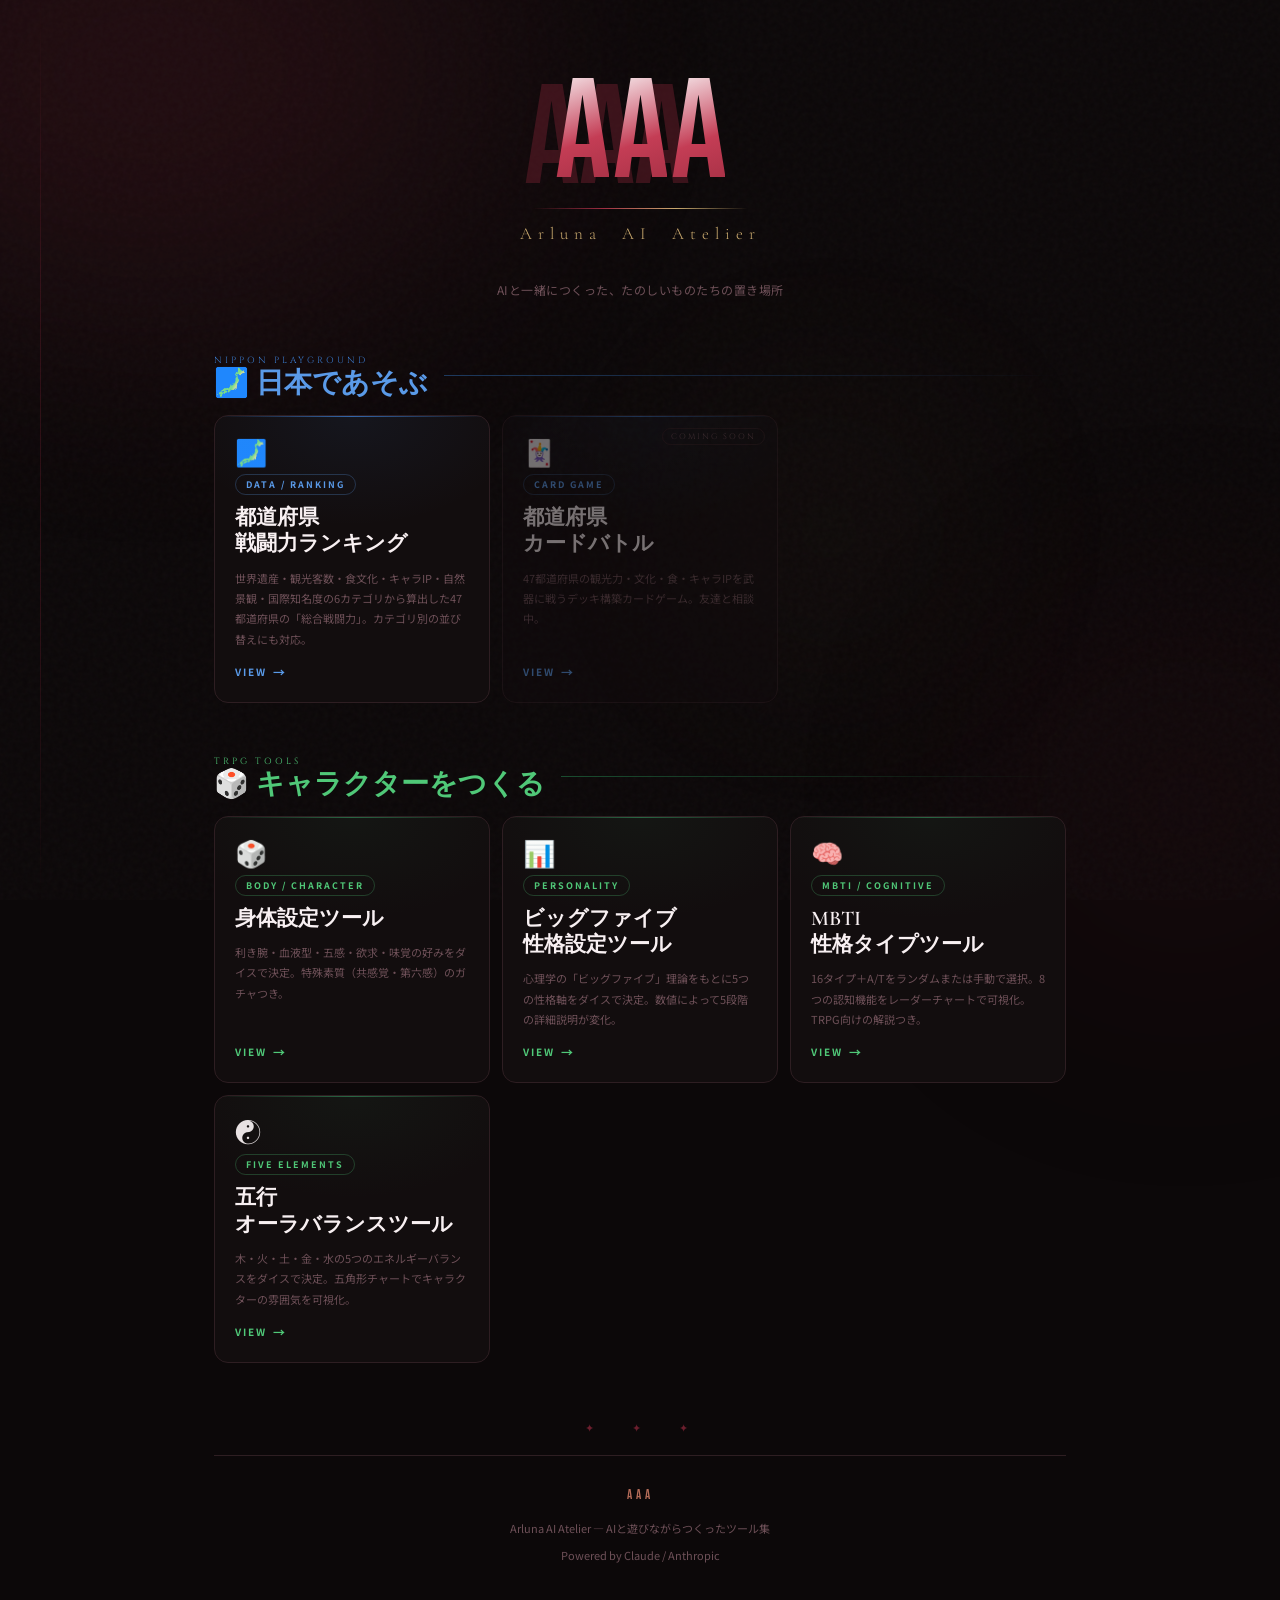
==== index.html @ d6fcad20 "Add files via upload" ====
<!DOCTYPE html>
<html lang="ja">
<head>
<meta charset="UTF-8">
<meta name="viewport" content="width=device-width, initial-scale=1.0">
<title>Arluna AI Atelier</title>
<link rel="preconnect" href="https://fonts.googleapis.com">
<link href="https://fonts.googleapis.com/css2?family=Cormorant+Garamond:ital,wght@0,300;0,600;1,300&family=Noto+Sans+JP:wght@300;400;700&family=Bebas+Neue&family=Cinzel:wght@400;600&display=swap" rel="stylesheet">
<style>
:root{
  --bg:#0c0809;--bg2:#120d0e;--bg3:#1c1314;
  --red:#9F2E42;--red2:#c43d55;--red3:#6b1e2d;
  --gold:#c9a96e;--gold2:#e8d5a3;
  --dim:#2e1e22;--muted:#6e5058;
  --text:#ece4e6;--light:#f8f0f2;
  --blue:#3a7acc;--blue2:#5a9ae8;--blue3:#1e3a5f;
  --green:#2d7a4f;--green2:#50c878;--green3:#1a4d30;
}
*{box-sizing:border-box;margin:0;padding:0}
html{scroll-behavior:smooth}
body{background:var(--bg);color:var(--text);font-family:'Noto Sans JP',sans-serif;min-height:100vh;overflow-x:hidden}

body::before{content:'';position:fixed;inset:0;background-image:url("data:image/svg+xml,%3Csvg viewBox='0 0 200 200' xmlns='http://www.w3.org/2000/svg'%3E%3Cfilter id='n'%3E%3CfeTurbulence type='fractalNoise' baseFrequency='0.9' numOctaves='4' stitchTiles='stitch'/%3E%3C/filter%3E%3Crect width='100%25' height='100%25' filter='url(%23n)' opacity='1'/%3E%3C/svg%3E");opacity:.03;pointer-events:none;z-index:0}

.blob{position:fixed;border-radius:50%;filter:blur(130px);opacity:.15;pointer-events:none;z-index:0;animation:blobDrift 20s ease-in-out infinite alternate}
.blob1{width:700px;height:500px;background:#9F2E42;top:-180px;left:-200px;animation-duration:22s}
.blob2{width:350px;height:350px;background:#5a1020;bottom:-80px;right:-80px;animation-duration:28s;animation-delay:-10s}
.blob3{width:250px;height:250px;background:#c9a96e;top:45%;left:55%;opacity:.06;animation-duration:16s;animation-delay:-5s}
@keyframes blobDrift{from{transform:translate(0,0) scale(1)}to{transform:translate(35px,25px) scale(1.06)}}

.v-line{position:fixed;left:40px;top:0;bottom:0;width:1px;background:linear-gradient(to bottom,transparent,var(--red3) 30%,var(--red3) 70%,transparent);opacity:.35;z-index:0}
@media(max-width:600px){.v-line{display:none}}

.page{position:relative;z-index:1;max-width:900px;margin:0 auto;padding:0 24px 100px}

/* ── Header ── */
header{padding:72px 0 52px;text-align:center}
.aaa-logo{display:inline-block;position:relative;margin-bottom:22px}
.aaa-letters{font-family:'Bebas Neue',sans-serif;font-size:clamp(80px,15vw,140px);line-height:.9;letter-spacing:-2px;display:flex;justify-content:center;position:relative}
.aaa-letters::before{content:'AAA';position:absolute;top:6px;left:4px;color:var(--red3);opacity:.5;letter-spacing:-2px;z-index:0;font-family:'Bebas Neue',sans-serif;font-size:clamp(80px,15vw,140px);line-height:.9}
.aaa-letters span{position:relative;z-index:1;display:inline-block;background:linear-gradient(160deg,var(--light) 0%,var(--red2) 55%,var(--red) 100%);-webkit-background-clip:text;-webkit-text-fill-color:transparent;background-clip:text;animation:letterIn .9s cubic-bezier(.16,1,.3,1) both}
.aaa-letters span:nth-child(1){animation-delay:.06s}
.aaa-letters span:nth-child(2){animation-delay:.18s;margin:0 4px}
.aaa-letters span:nth-child(3){animation-delay:.30s}
@keyframes letterIn{from{opacity:0;transform:translateY(28px) skewX(-10deg)}to{opacity:1;transform:translateY(0) skewX(0)}}
.aaa-underline{height:1px;background:linear-gradient(90deg,transparent,var(--red),var(--gold),transparent);margin:10px auto 14px;width:0;animation:lineExpand 1s .55s cubic-bezier(.16,1,.3,1) forwards}
@keyframes lineExpand{to{width:90%}}
.aaa-full{font-family:'Cormorant Garamond',serif;font-size:clamp(12px,2.2vw,17px);font-weight:300;letter-spacing:6px;color:var(--gold);opacity:0;animation:fadeUp .7s .75s ease forwards}
.header-sub{font-size:12px;color:var(--muted);letter-spacing:.5px;margin-top:12px;line-height:2;opacity:0;animation:fadeUp .7s .95s ease forwards}
@keyframes fadeUp{from{opacity:0;transform:translateY(10px)}to{opacity:1;transform:translateY(0)}}

/* ── Category section ── */
.cat-section{margin-bottom:52px;opacity:0;animation:fadeUp .7s ease forwards}
.cat-section:nth-child(1){animation-delay:1.1s}
.cat-section:nth-child(2){animation-delay:1.25s}

.cat-header{display:flex;align-items:center;gap:16px;margin-bottom:18px}
.cat-header::after{content:'';flex:1;height:1px}
.cat-header.blue::after{background:linear-gradient(90deg,var(--blue3),transparent)}
.cat-header.green::after{background:linear-gradient(90deg,var(--green3),transparent)}
.cat-title-wrap{display:flex;flex-direction:column;gap:3px;flex-shrink:0}
.cat-eyebrow{font-family:'Cinzel',serif;font-size:9px;letter-spacing:3px;text-transform:uppercase}
.cat-header.blue .cat-eyebrow{color:var(--blue)}
.cat-header.green .cat-eyebrow{color:var(--green2)}
.cat-name{font-family:'Cormorant Garamond',serif;font-size:clamp(20px,3.5vw,28px);font-weight:600;line-height:1}
.cat-header.blue .cat-name{color:var(--blue2)}
.cat-header.green .cat-name{color:var(--green2)}

/* ── Cards grid ── */
.cards{display:grid;grid-template-columns:repeat(auto-fill,minmax(240px,1fr));gap:12px}

.card{position:relative;border:1px solid var(--dim);border-radius:14px;padding:22px 20px;background:var(--bg2);text-decoration:none;color:inherit;overflow:hidden;display:flex;flex-direction:column;gap:10px;transition:transform .28s cubic-bezier(.16,1,.3,1),border-color .25s,box-shadow .25s}
.card::before{content:'';position:absolute;inset:0;background:radial-gradient(ellipse 90% 55% at 50% 0%,var(--card-glow,transparent),transparent 70%);pointer-events:none}
.card::after{content:'';position:absolute;top:0;left:0;right:0;height:1px;background:linear-gradient(90deg,transparent,var(--card-line,transparent),transparent);opacity:.8}
.card:hover{transform:translateY(-6px);border-color:var(--card-accent,var(--dim));box-shadow:0 20px 50px rgba(0,0,0,.5),0 0 0 1px var(--card-accent,transparent)22}

/* 青系カード */
.card.blue{--card-glow:#3a7acc15;--card-line:#3a7acc;--card-accent:#5a9ae8}
.card.blue:hover{border-color:var(--blue2)}

/* 緑系カード */
.card.green{--card-glow:#2d7a4f15;--card-line:#2d7a4f;--card-accent:#50c878}
.card.green:hover{border-color:var(--green2)}

.card-icon{font-size:26px;line-height:1}
.card-tag{display:inline-flex;align-items:center;gap:5px;font-size:9px;letter-spacing:2px;text-transform:uppercase;font-weight:700;padding:3px 10px;border-radius:20px;width:fit-content;border:1px solid currentColor}
.card-title{font-family:'Cormorant Garamond',serif;font-size:clamp(17px,2.5vw,21px);font-weight:600;line-height:1.25;color:var(--light)}
.card-desc{font-size:11px;color:var(--muted);line-height:1.85;flex:1}
.card-arrow{display:flex;align-items:center;gap:6px;font-size:10px;font-weight:700;letter-spacing:2px;margin-top:4px;transition:gap .2s}
.card:hover .card-arrow{gap:10px}
.card-arrow::after{content:'→';font-size:12px}
.card.blue .card-arrow{color:var(--blue2)}
.card.green .card-arrow{color:var(--green2)}

/* Coming soon */
.card.soon{cursor:default;pointer-events:none;opacity:.45}
.card.soon:hover{transform:none;border-color:var(--dim);box-shadow:none}
.soon-badge{position:absolute;top:12px;right:12px;font-size:8px;letter-spacing:2px;color:var(--muted);border:1px solid var(--dim);padding:2px 8px;border-radius:20px;text-transform:uppercase;font-family:'Cinzel',serif}

/* ── Ornament & Footer ── */
.ornament{text-align:center;margin:56px 0 0;color:var(--red3);font-size:11px;letter-spacing:8px;opacity:0;animation:fadeUp .6s 1.9s ease forwards}
footer{margin-top:20px;padding-top:24px;border-top:1px solid var(--dim);text-align:center;font-size:11px;color:var(--muted);line-height:2.4;opacity:0;animation:fadeUp .6s 2s ease forwards}
footer .aaa-mini{font-family:'Bebas Neue',sans-serif;letter-spacing:4px;font-size:13px;background:linear-gradient(90deg,var(--red),var(--gold));-webkit-background-clip:text;-webkit-text-fill-color:transparent;background-clip:text;display:block;margin-bottom:4px}
</style>
</head>
<body>
<div class="blob blob1"></div>
<div class="blob blob2"></div>
<div class="blob blob3"></div>
<div class="v-line"></div>

<div class="page">
  <header>
    <div class="aaa-logo">
      <div class="aaa-letters"><span>A</span><span>A</span><span>A</span></div>
      <div class="aaa-underline"></div>
      <div class="aaa-full">Arluna &nbsp;AI &nbsp;Atelier</div>
    </div>
    <p class="header-sub">AIと一緒につくった、たのしいものたちの置き場所</p>
  </header>

  <!-- Nippon Playground -->
  <div class="cat-section">
    <div class="cat-header blue">
      <div class="cat-title-wrap">
        <span class="cat-eyebrow">Nippon Playground</span>
        <span class="cat-name">🗾 日本であそぶ</span>
      </div>
    </div>
    <div class="cards">
      <a class="card blue" href="都道府県戦闘力ランキング.html">
        <div class="card-icon">🗾</div>
        <div class="card-tag" style="color:var(--blue2);border-color:#5a9ae844">Data / Ranking</div>
        <div class="card-title">都道府県<br>戦闘力ランキング</div>
        <div class="card-desc">世界遺産・観光客数・食文化・キャラIP・自然景観・国際知名度の6カテゴリから算出した47都道府県の「総合戦闘力」。カテゴリ別の並び替えにも対応。</div>
        <div class="card-arrow">VIEW</div>
      </a>
      <div class="card blue soon">
        <div class="soon-badge">Coming Soon</div>
        <div class="card-icon">🃏</div>
        <div class="card-tag" style="color:var(--blue2);border-color:#5a9ae844">Card Game</div>
        <div class="card-title">都道府県<br>カードバトル</div>
        <div class="card-desc">47都道府県の観光力・文化・食・キャラIPを武器に戦うデッキ構築カードゲーム。友達と相談中。</div>
        <div class="card-arrow">VIEW</div>
      </div>
    </div>
  </div>

  <!-- TRPG Tools -->
  <div class="cat-section">
    <div class="cat-header green">
      <div class="cat-title-wrap">
        <span class="cat-eyebrow">TRPG Tools</span>
        <span class="cat-name">🎲 キャラクターをつくる</span>
      </div>
    </div>
    <div class="cards">
      <a class="card green" href="身体設定ツール.html">
        <div class="card-icon">🎲</div>
        <div class="card-tag" style="color:var(--green2);border-color:#50c87844">Body / Character</div>
        <div class="card-title">身体設定ツール</div>
        <div class="card-desc">利き腕・血液型・五感・欲求・味覚の好みをダイスで決定。特殊素質（共感覚・第六感）のガチャつき。</div>
        <div class="card-arrow">VIEW</div>
      </a>
      <a class="card green" href="ビッグファイブツール.html">
        <div class="card-icon">📊</div>
        <div class="card-tag" style="color:var(--green2);border-color:#50c87844">Personality</div>
        <div class="card-title">ビッグファイブ<br>性格設定ツール</div>
        <div class="card-desc">心理学の「ビッグファイブ」理論をもとに5つの性格軸をダイスで決定。数値によって5段階の詳細説明が変化。</div>
        <div class="card-arrow">VIEW</div>
      </a>
      <a class="card green" href="MBTIツール.html">
        <div class="card-icon">🧠</div>
        <div class="card-tag" style="color:var(--green2);border-color:#50c87844">MBTI / Cognitive</div>
        <div class="card-title">MBTI<br>性格タイプツール</div>
        <div class="card-desc">16タイプ＋A/Tをランダムまたは手動で選択。8つの認知機能をレーダーチャートで可視化。TRPG向けの解説つき。</div>
        <div class="card-arrow">VIEW</div>
      </a>
      <a class="card green" href="五行ツール.html">
        <div class="card-icon">☯️</div>
        <div class="card-tag" style="color:var(--green2);border-color:#50c87844">Five Elements</div>
        <div class="card-title">五行<br>オーラバランスツール</div>
        <div class="card-desc">木・火・土・金・水の5つのエネルギーバランスをダイスで決定。五角形チャートでキャラクターの雰囲気を可視化。</div>
        <div class="card-arrow">VIEW</div>
      </a>
    </div>
  </div>

  <div class="ornament">✦ &nbsp; ✦ &nbsp; ✦</div>
  <footer>
    <span class="aaa-mini">AAA</span>
    Arluna AI Atelier — AIと遊びながらつくったツール集<br>
    Powered by Claude / Anthropic
  </footer>
</div>
</body>
</html>
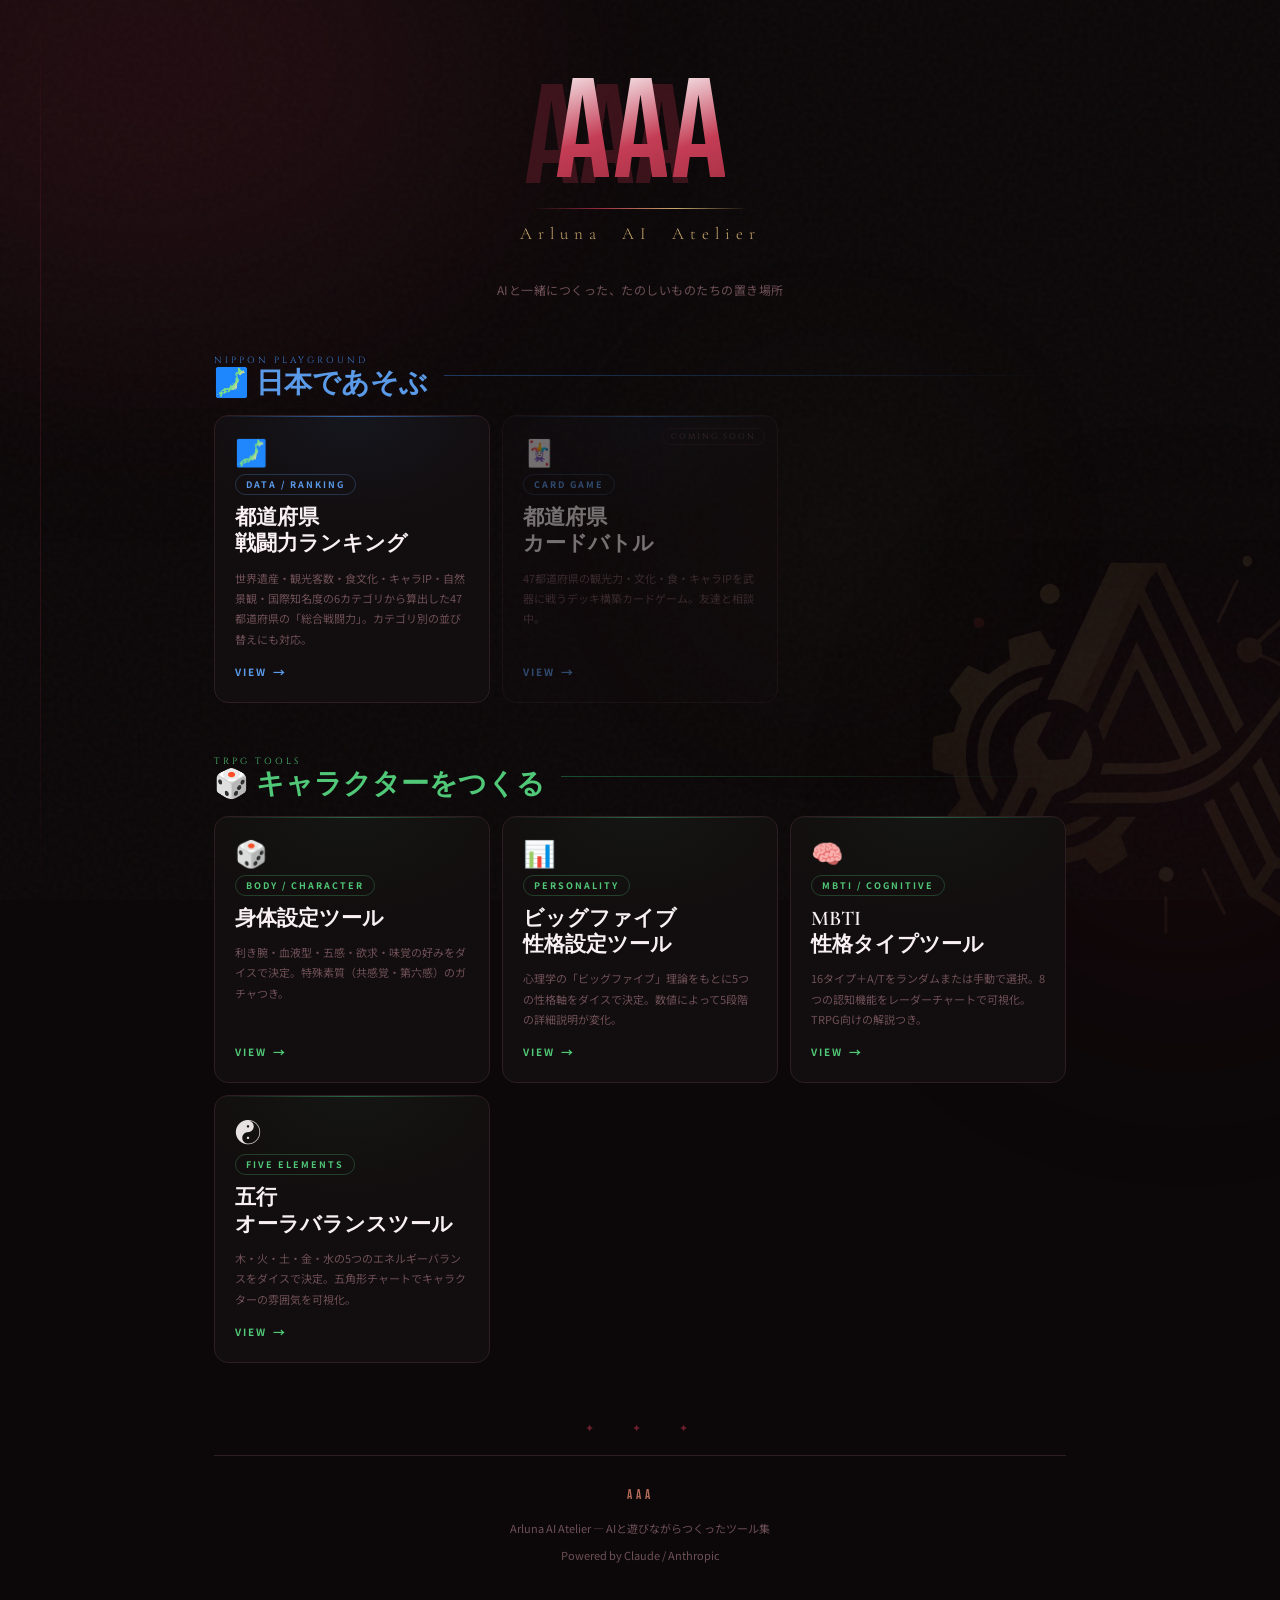
==== commit 31d3f91c: "Add files via upload" ====
--- a/index.html
+++ b/index.html
@@ -101,9 +101,13 @@
 .ornament{text-align:center;margin:56px 0 0;color:var(--red3);font-size:11px;letter-spacing:8px;opacity:0;animation:fadeUp .6s 1.9s ease forwards}
 footer{margin-top:20px;padding-top:24px;border-top:1px solid var(--dim);text-align:center;font-size:11px;color:var(--muted);line-height:2.4;opacity:0;animation:fadeUp .6s 2s ease forwards}
 footer .aaa-mini{font-family:'Bebas Neue',sans-serif;letter-spacing:4px;font-size:13px;background:linear-gradient(90deg,var(--red),var(--gold));-webkit-background-clip:text;-webkit-text-fill-color:transparent;background-clip:text;display:block;margin-bottom:4px}
+
+/* ── Watermark logo ── */
+.watermark{position:fixed;bottom:-60px;right:-60px;width:420px;height:420px;background-image:url('[data-uri]');background-size:contain;background-repeat:no-repeat;background-position:center;opacity:.08;pointer-events:none;z-index:0}
 </style>
 </head>
 <body>
+<div class="watermark"></div>
 <div class="blob blob1"></div>
 <div class="blob blob2"></div>
 <div class="blob blob3"></div>
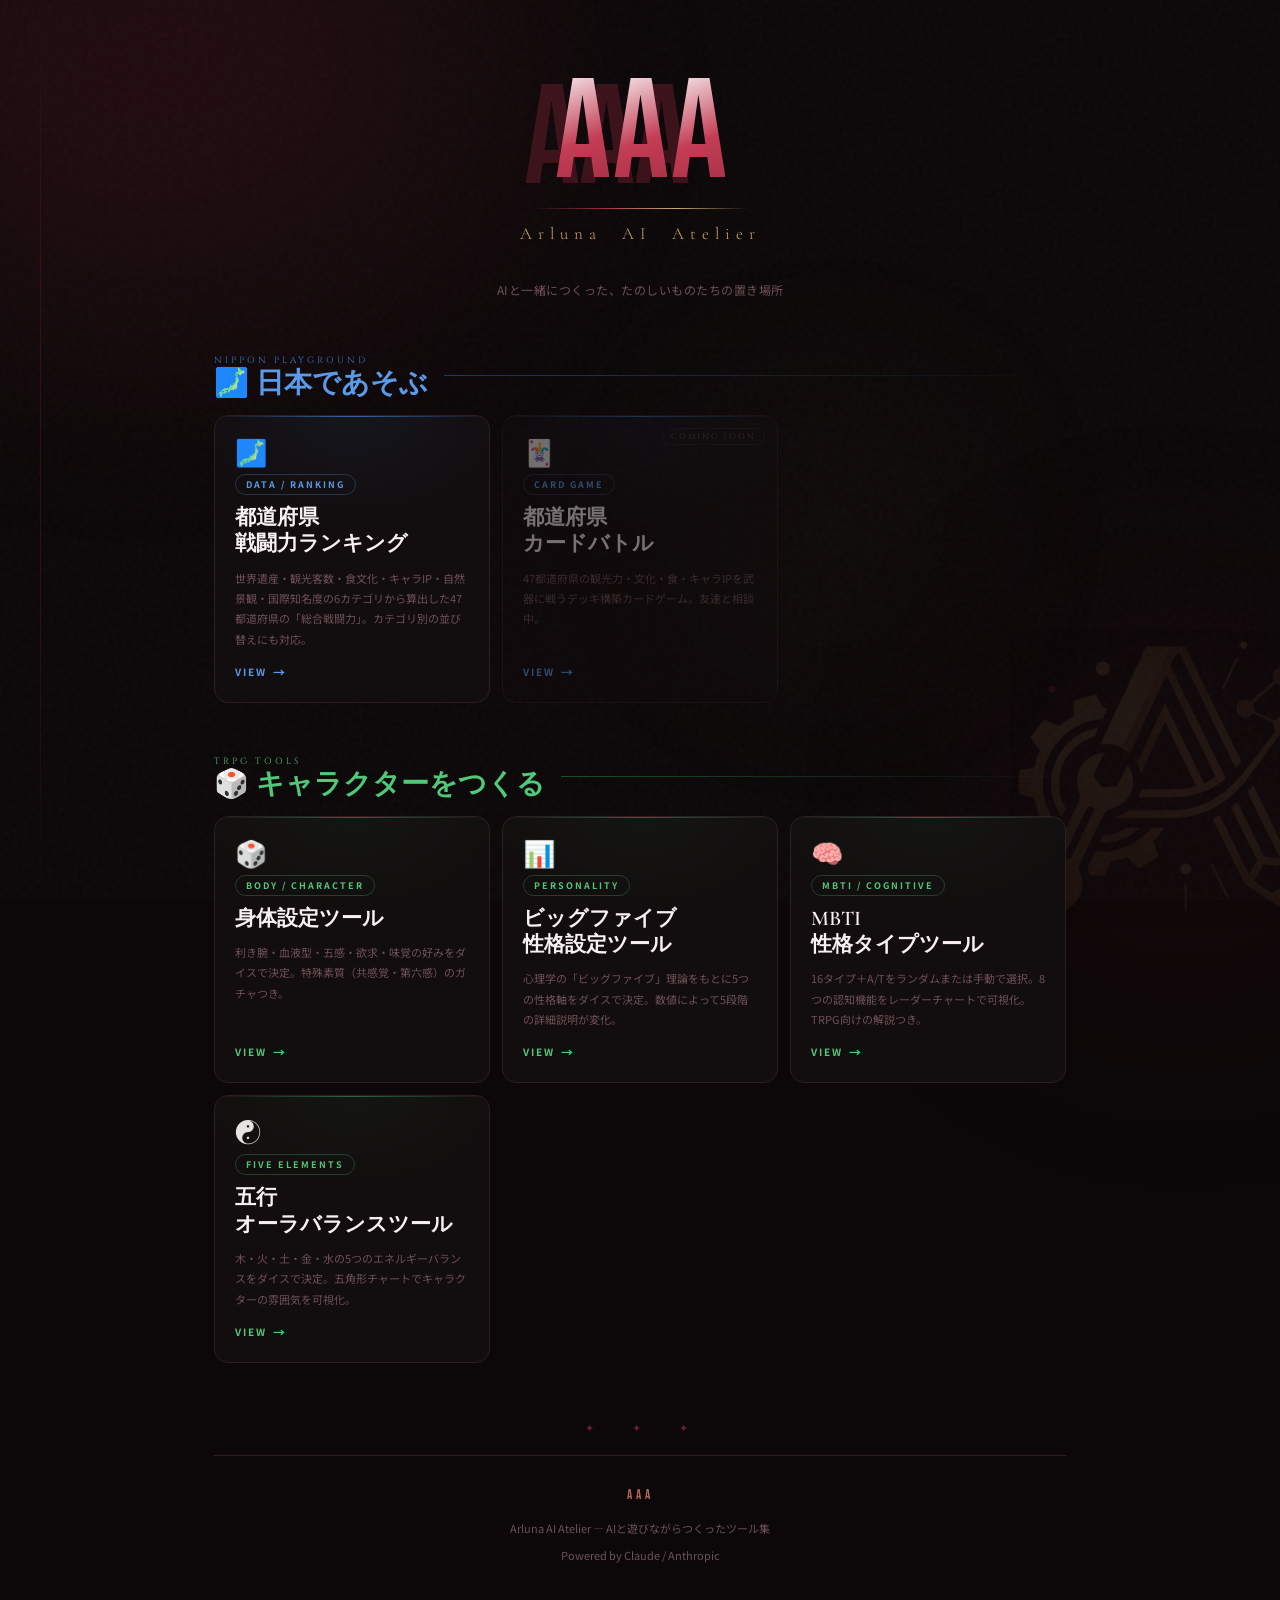
==== commit 4a55bef3: "Add files via upload" ====
--- a/index.html
+++ b/index.html
@@ -29,7 +29,7 @@
 @keyframes blobDrift{from{transform:translate(0,0) scale(1)}to{transform:translate(35px,25px) scale(1.06)}}
 
 .v-line{position:fixed;left:40px;top:0;bottom:0;width:1px;background:linear-gradient(to bottom,transparent,var(--red3) 30%,var(--red3) 70%,transparent);opacity:.35;z-index:0}
-@media(max-width:600px){.v-line{display:none}}
+@media(max-width:600px){.v-line{display:none}.watermark{width:220px;height:220px;bottom:-20px;right:-20px}}
 
 .page{position:relative;z-index:1;max-width:900px;margin:0 auto;padding:0 24px 100px}
 
@@ -103,7 +103,7 @@
 footer .aaa-mini{font-family:'Bebas Neue',sans-serif;letter-spacing:4px;font-size:13px;background:linear-gradient(90deg,var(--red),var(--gold));-webkit-background-clip:text;-webkit-text-fill-color:transparent;background-clip:text;display:block;margin-bottom:4px}
 
 /* ── Watermark logo ── */
-.watermark{position:fixed;bottom:-60px;right:-60px;width:420px;height:420px;background-image:url('[data-uri]');background-size:contain;background-repeat:no-repeat;background-position:center;opacity:.08;pointer-events:none;z-index:0}
+.watermark{position:fixed;bottom:-30px;right:-30px;width:300px;height:300px;background-image:url('[data-uri]');background-size:contain;background-repeat:no-repeat;background-position:center;opacity:.08;pointer-events:none;z-index:0}
 </style>
 </head>
 <body>
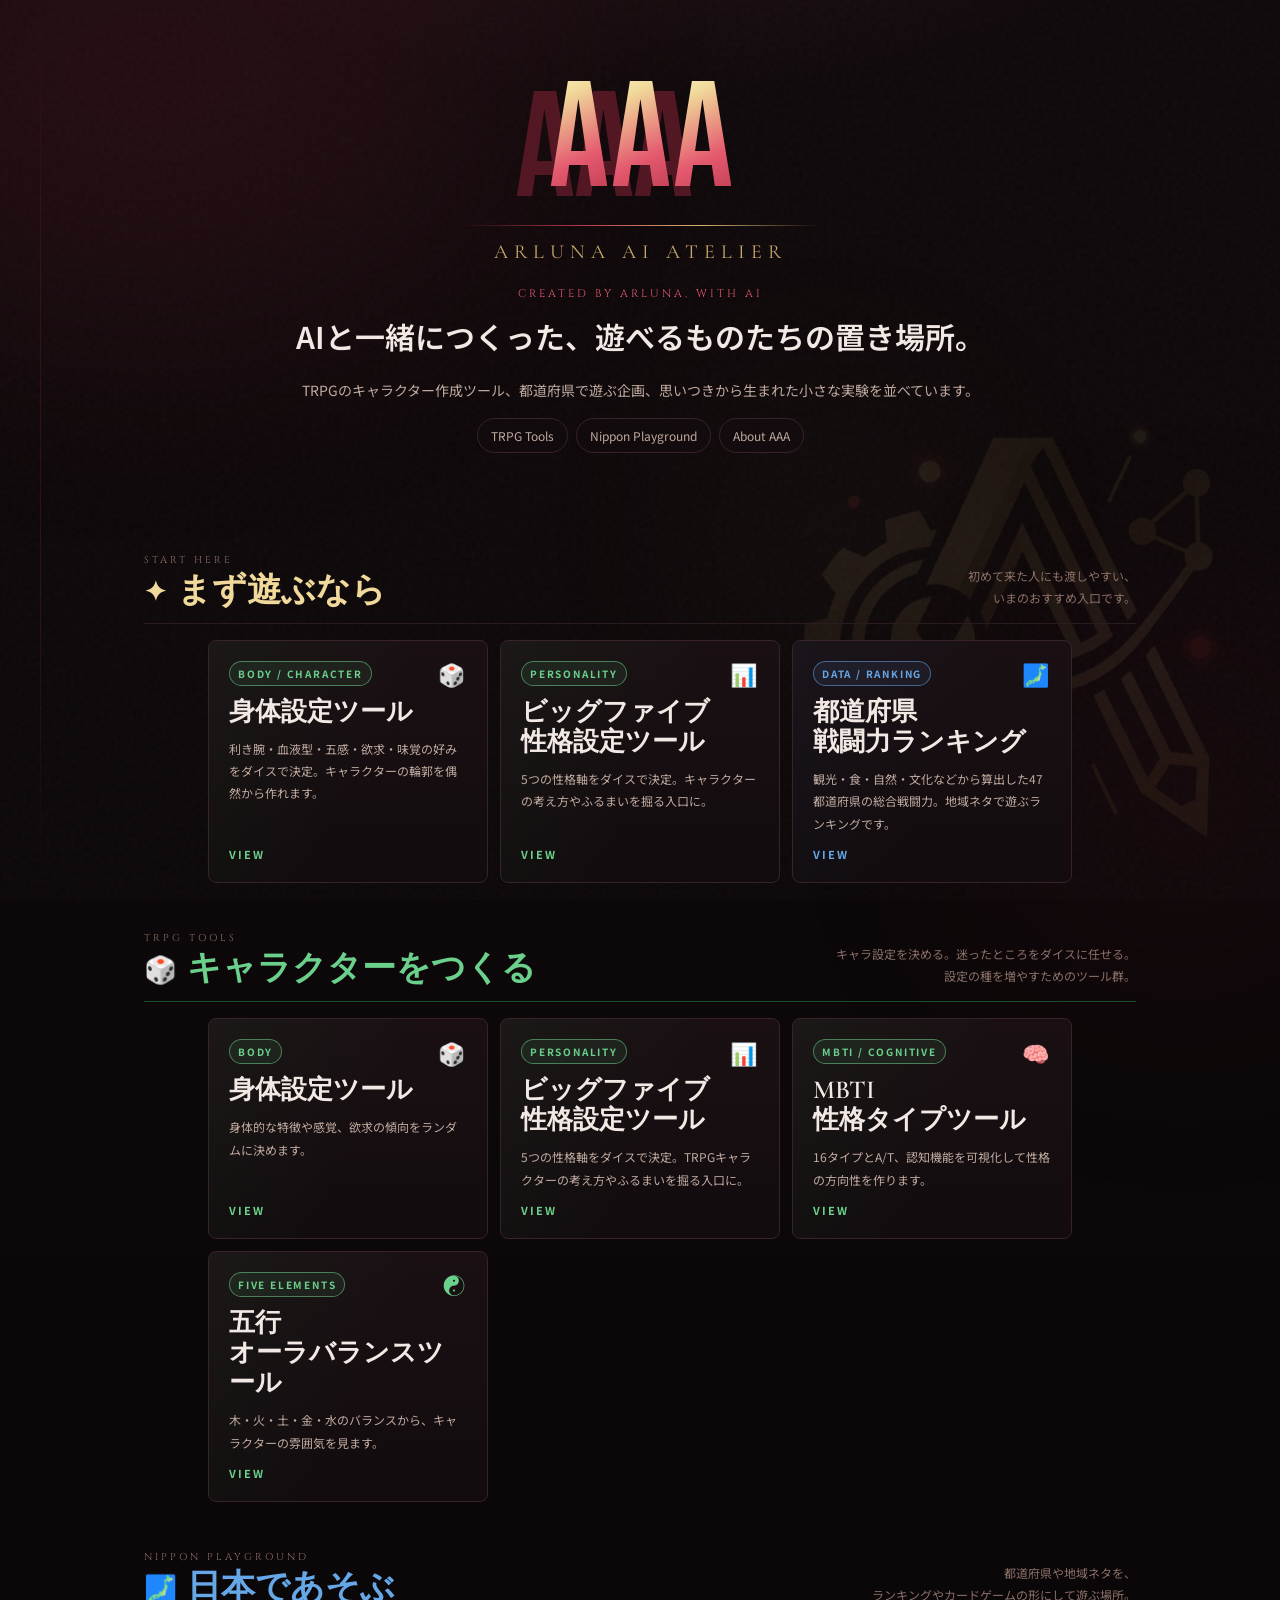
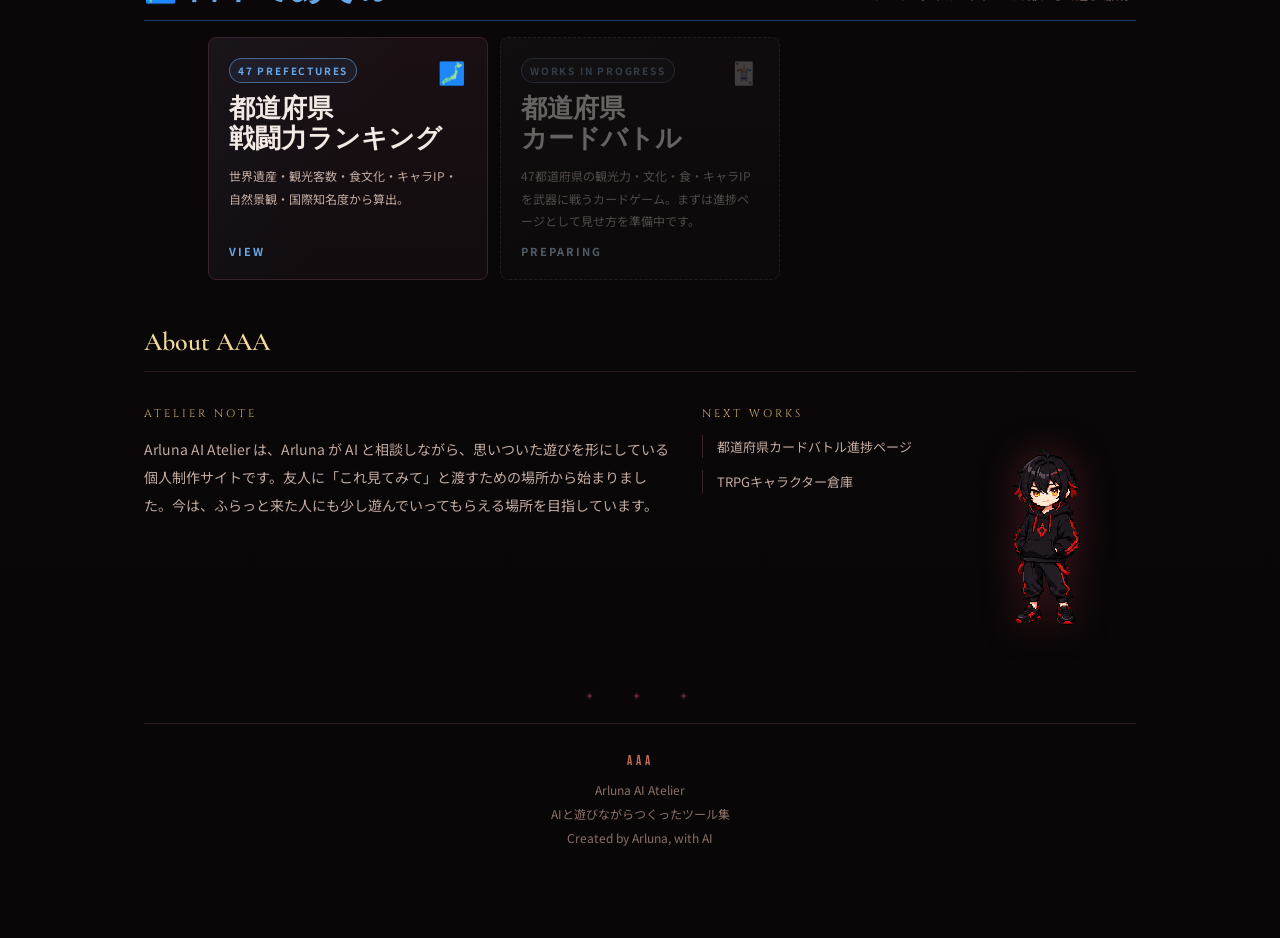
==== commit 095e63a8: "Add files via upload" ====
--- a/index.html
+++ b/index.html
@@ -4,198 +4,645 @@
 <meta charset="UTF-8">
 <meta name="viewport" content="width=device-width, initial-scale=1.0">
 <title>Arluna AI Atelier</title>
+<meta name="description" content="Arluna AI Atelierは、AIと一緒につくったTRPGキャラクター作成ツールや都道府県ランキングなどを置いている個人制作サイトです。">
+<link rel="icon" href="favicon/favicon.ico" sizes="any">
+<link rel="icon" type="image/svg+xml" href="favicon/favicon.svg">
+<link rel="apple-touch-icon" href="favicon/apple-touch-icon.png">
+<link rel="manifest" href="favicon/site.webmanifest">
 <link rel="preconnect" href="https://fonts.googleapis.com">
-<link href="https://fonts.googleapis.com/css2?family=Cormorant+Garamond:ital,wght@0,300;0,600;1,300&family=Noto+Sans+JP:wght@300;400;700&family=Bebas+Neue&family=Cinzel:wght@400;600&display=swap" rel="stylesheet">
+<link rel="preconnect" href="https://fonts.gstatic.com" crossorigin>
+<link href="https://fonts.googleapis.com/css2?family=Bebas+Neue&family=Cinzel:wght@400;600&family=Cormorant+Garamond:ital,wght@0,300;0,600;1,300;1,600&family=Noto+Sans+JP:wght@300;400;600;700;900&family=Sora:wght@400;600;800&display=swap" rel="stylesheet">
 <style>
 :root{
-  --bg:#0c0809;--bg2:#120d0e;--bg3:#1c1314;
-  --red:#9F2E42;--red2:#c43d55;--red3:#6b1e2d;
-  --gold:#c9a96e;--gold2:#e8d5a3;
-  --dim:#2e1e22;--muted:#6e5058;
-  --text:#ece4e6;--light:#f8f0f2;
-  --blue:#3a7acc;--blue2:#5a9ae8;--blue3:#1e3a5f;
-  --green:#2d7a4f;--green2:#50c878;--green3:#1a4d30;
+  --bg:#0c0809;
+  --bg-soft:#140d0f;
+  --panel:#181012;
+  --panel-2:#201519;
+  --line:#38232a;
+  --line-soft:#2a1b20;
+  --text:#f2e9e5;
+  --sub:#c0aaa0;
+  --muted:#8b7068;
+  --red:#b7354b;
+  --red-soft:#e45a6f;
+  --gold:#d7b46f;
+  --gold-soft:#f0d99a;
+  --blue:#66a7e8;
+  --blue-deep:#18314d;
+  --green:#6bd08b;
+  --green-deep:#193727;
 }
 *{box-sizing:border-box;margin:0;padding:0}
 html{scroll-behavior:smooth}
-body{background:var(--bg);color:var(--text);font-family:'Noto Sans JP',sans-serif;min-height:100vh;overflow-x:hidden}
-
-body::before{content:'';position:fixed;inset:0;background-image:url("data:image/svg+xml,%3Csvg viewBox='0 0 200 200' xmlns='http://www.w3.org/2000/svg'%3E%3Cfilter id='n'%3E%3CfeTurbulence type='fractalNoise' baseFrequency='0.9' numOctaves='4' stitchTiles='stitch'/%3E%3C/filter%3E%3Crect width='100%25' height='100%25' filter='url(%23n)' opacity='1'/%3E%3C/svg%3E");opacity:.03;pointer-events:none;z-index:0}
-
+body{
+  min-height:100vh;
+  background:
+    radial-gradient(900px 500px at 50% -10%, #2a151a 0%, transparent 70%),
+    linear-gradient(180deg, #10090b 0%, var(--bg) 42%, #090607 100%);
+  color:var(--text);
+  font-family:'Noto Sans JP',sans-serif;
+  overflow-x:hidden;
+}
+body::before{
+  content:'';
+  position:fixed;
+  inset:0;
+  background-image:url("data:image/svg+xml,%3Csvg viewBox='0 0 220 220' xmlns='http://www.w3.org/2000/svg'%3E%3Cfilter id='n'%3E%3CfeTurbulence type='fractalNoise' baseFrequency='0.85' numOctaves='3' stitchTiles='stitch'/%3E%3C/filter%3E%3Crect width='100%25' height='100%25' filter='url(%23n)' opacity='1'/%3E%3C/svg%3E");
+  opacity:.032;
+  pointer-events:none;
+  z-index:0;
+}
+body::after{
+  content:'';
+  position:fixed;
+  right:clamp(18px,3.2vw,52px);
+  bottom:clamp(18px,3vw,48px);
+  width:clamp(320px,35vw,540px);
+  aspect-ratio:1;
+  background:url('assets/AAA_logo_watermark.png') center/contain no-repeat;
+  opacity:.078;
+  mix-blend-mode:screen;
+  pointer-events:none;
+  z-index:0;
+}
+a{color:inherit}
 .blob{position:fixed;border-radius:50%;filter:blur(130px);opacity:.15;pointer-events:none;z-index:0;animation:blobDrift 20s ease-in-out infinite alternate}
 .blob1{width:700px;height:500px;background:#9F2E42;top:-180px;left:-200px;animation-duration:22s}
 .blob2{width:350px;height:350px;background:#5a1020;bottom:-80px;right:-80px;animation-duration:28s;animation-delay:-10s}
 .blob3{width:250px;height:250px;background:#c9a96e;top:45%;left:55%;opacity:.06;animation-duration:16s;animation-delay:-5s}
 @keyframes blobDrift{from{transform:translate(0,0) scale(1)}to{transform:translate(35px,25px) scale(1.06)}}
-
-.v-line{position:fixed;left:40px;top:0;bottom:0;width:1px;background:linear-gradient(to bottom,transparent,var(--red3) 30%,var(--red3) 70%,transparent);opacity:.35;z-index:0}
-@media(max-width:600px){.v-line{display:none}.watermark{width:220px;height:220px;bottom:-20px;right:-20px}}
-
-.page{position:relative;z-index:1;max-width:900px;margin:0 auto;padding:0 24px 100px}
-
-/* ── Header ── */
-header{padding:72px 0 52px;text-align:center}
-.aaa-logo{display:inline-block;position:relative;margin-bottom:22px}
-.aaa-letters{font-family:'Bebas Neue',sans-serif;font-size:clamp(80px,15vw,140px);line-height:.9;letter-spacing:-2px;display:flex;justify-content:center;position:relative}
-.aaa-letters::before{content:'AAA';position:absolute;top:6px;left:4px;color:var(--red3);opacity:.5;letter-spacing:-2px;z-index:0;font-family:'Bebas Neue',sans-serif;font-size:clamp(80px,15vw,140px);line-height:.9}
-.aaa-letters span{position:relative;z-index:1;display:inline-block;background:linear-gradient(160deg,var(--light) 0%,var(--red2) 55%,var(--red) 100%);-webkit-background-clip:text;-webkit-text-fill-color:transparent;background-clip:text;animation:letterIn .9s cubic-bezier(.16,1,.3,1) both}
-.aaa-letters span:nth-child(1){animation-delay:.06s}
-.aaa-letters span:nth-child(2){animation-delay:.18s;margin:0 4px}
-.aaa-letters span:nth-child(3){animation-delay:.30s}
+.v-line{position:fixed;left:40px;top:0;bottom:0;width:1px;background:linear-gradient(to bottom,transparent,#6b1e2d 30%,#6b1e2d 70%,transparent);opacity:.35;z-index:0}
+.page{
+  position:relative;
+  z-index:1;
+  width:min(1040px,100%);
+  margin:0 auto;
+  padding:64px 24px 88px;
+}
+.site-header{
+  display:grid;
+  gap:22px;
+  padding:10px 0 52px;
+}
+.brand-mark{text-align:center}
+.aaa{
+  position:relative;
+  display:inline-flex;
+  align-items:flex-end;
+  justify-content:center;
+  font-family:'Bebas Neue',sans-serif;
+  font-size:clamp(90px,15vw,150px);
+  line-height:.9;
+  letter-spacing:-2px;
+}
+.aaa::before{
+  content:'AAA';
+  position:absolute;
+  top:10px;
+  left:-34px;
+  transform:none;
+  color:#6b1e2d;
+  opacity:.72;
+  z-index:0;
+}
+.aaa span{
+  position:relative;
+  z-index:1;
+  background:linear-gradient(155deg, #fff1c0 0%, var(--gold-soft) 18%, var(--red-soft) 62%, var(--red) 100%);
+  -webkit-background-clip:text;
+  background-clip:text;
+  -webkit-text-fill-color:transparent;
+  animation:letterIn .9s cubic-bezier(.16,1,.3,1) both;
+}
+.aaa span:nth-child(1){animation-delay:.06s}
+.aaa span:nth-child(2){animation-delay:.18s;margin:0 4px}
+.aaa span:nth-child(3){animation-delay:.30s}
 @keyframes letterIn{from{opacity:0;transform:translateY(28px) skewX(-10deg)}to{opacity:1;transform:translateY(0) skewX(0)}}
-.aaa-underline{height:1px;background:linear-gradient(90deg,transparent,var(--red),var(--gold),transparent);margin:10px auto 14px;width:0;animation:lineExpand 1s .55s cubic-bezier(.16,1,.3,1) forwards}
-@keyframes lineExpand{to{width:90%}}
-.aaa-full{font-family:'Cormorant Garamond',serif;font-size:clamp(12px,2.2vw,17px);font-weight:300;letter-spacing:6px;color:var(--gold);opacity:0;animation:fadeUp .7s .75s ease forwards}
-.header-sub{font-size:12px;color:var(--muted);letter-spacing:.5px;margin-top:12px;line-height:2;opacity:0;animation:fadeUp .7s .95s ease forwards}
+.brand-line{
+  width:0;
+  height:1px;
+  margin:16px auto 14px;
+  background:linear-gradient(90deg, transparent, var(--red), var(--gold), transparent);
+  animation:lineExpand 1s .55s cubic-bezier(.16,1,.3,1) forwards;
+}
+@keyframes lineExpand{to{width:min(360px,82vw)}}
+.brand-name{
+  font-family:'Cormorant Garamond',serif;
+  color:#c9a96e;
+  font-size:clamp(15px,2.4vw,20px);
+  letter-spacing:6px;
+  text-transform:uppercase;
+  opacity:0;
+  animation:fadeUp .7s .75s ease forwards;
+}
+.hero-copy{
+  max-width:760px;
+  margin:0 auto;
+  text-align:center;
+  opacity:0;
+  animation:fadeUp .7s .95s ease forwards;
+}
 @keyframes fadeUp{from{opacity:0;transform:translateY(10px)}to{opacity:1;transform:translateY(0)}}
-
-/* ── Category section ── */
-.cat-section{margin-bottom:52px;opacity:0;animation:fadeUp .7s ease forwards}
-.cat-section:nth-child(1){animation-delay:1.1s}
-.cat-section:nth-child(2){animation-delay:1.25s}
-
-.cat-header{display:flex;align-items:center;gap:16px;margin-bottom:18px}
-.cat-header::after{content:'';flex:1;height:1px}
-.cat-header.blue::after{background:linear-gradient(90deg,var(--blue3),transparent)}
-.cat-header.green::after{background:linear-gradient(90deg,var(--green3),transparent)}
-.cat-title-wrap{display:flex;flex-direction:column;gap:3px;flex-shrink:0}
-.cat-eyebrow{font-family:'Cinzel',serif;font-size:9px;letter-spacing:3px;text-transform:uppercase}
-.cat-header.blue .cat-eyebrow{color:var(--blue)}
-.cat-header.green .cat-eyebrow{color:var(--green2)}
-.cat-name{font-family:'Cormorant Garamond',serif;font-size:clamp(20px,3.5vw,28px);font-weight:600;line-height:1}
-.cat-header.blue .cat-name{color:var(--blue2)}
-.cat-header.green .cat-name{color:var(--green2)}
-
-/* ── Cards grid ── */
-.cards{display:grid;grid-template-columns:repeat(auto-fill,minmax(240px,1fr));gap:12px}
-
-.card{position:relative;border:1px solid var(--dim);border-radius:14px;padding:22px 20px;background:var(--bg2);text-decoration:none;color:inherit;overflow:hidden;display:flex;flex-direction:column;gap:10px;transition:transform .28s cubic-bezier(.16,1,.3,1),border-color .25s,box-shadow .25s}
-.card::before{content:'';position:absolute;inset:0;background:radial-gradient(ellipse 90% 55% at 50% 0%,var(--card-glow,transparent),transparent 70%);pointer-events:none}
-.card::after{content:'';position:absolute;top:0;left:0;right:0;height:1px;background:linear-gradient(90deg,transparent,var(--card-line,transparent),transparent);opacity:.8}
-.card:hover{transform:translateY(-6px);border-color:var(--card-accent,var(--dim));box-shadow:0 20px 50px rgba(0,0,0,.5),0 0 0 1px var(--card-accent,transparent)22}
-
-/* 青系カード */
-.card.blue{--card-glow:#3a7acc15;--card-line:#3a7acc;--card-accent:#5a9ae8}
-.card.blue:hover{border-color:var(--blue2)}
-
-/* 緑系カード */
-.card.green{--card-glow:#2d7a4f15;--card-line:#2d7a4f;--card-accent:#50c878}
-.card.green:hover{border-color:var(--green2)}
-
-.card-icon{font-size:26px;line-height:1}
-.card-tag{display:inline-flex;align-items:center;gap:5px;font-size:9px;letter-spacing:2px;text-transform:uppercase;font-weight:700;padding:3px 10px;border-radius:20px;width:fit-content;border:1px solid currentColor}
-.card-title{font-family:'Cormorant Garamond',serif;font-size:clamp(17px,2.5vw,21px);font-weight:600;line-height:1.25;color:var(--light)}
-.card-desc{font-size:11px;color:var(--muted);line-height:1.85;flex:1}
-.card-arrow{display:flex;align-items:center;gap:6px;font-size:10px;font-weight:700;letter-spacing:2px;margin-top:4px;transition:gap .2s}
-.card:hover .card-arrow{gap:10px}
-.card-arrow::after{content:'→';font-size:12px}
-.card.blue .card-arrow{color:var(--blue2)}
-.card.green .card-arrow{color:var(--green2)}
-
-/* Coming soon */
-.card.soon{cursor:default;pointer-events:none;opacity:.45}
-.card.soon:hover{transform:none;border-color:var(--dim);box-shadow:none}
-.soon-badge{position:absolute;top:12px;right:12px;font-size:8px;letter-spacing:2px;color:var(--muted);border:1px solid var(--dim);padding:2px 8px;border-radius:20px;text-transform:uppercase;font-family:'Cinzel',serif}
-
-/* ── Ornament & Footer ── */
-.ornament{text-align:center;margin:56px 0 0;color:var(--red3);font-size:11px;letter-spacing:8px;opacity:0;animation:fadeUp .6s 1.9s ease forwards}
-footer{margin-top:20px;padding-top:24px;border-top:1px solid var(--dim);text-align:center;font-size:11px;color:var(--muted);line-height:2.4;opacity:0;animation:fadeUp .6s 2s ease forwards}
-footer .aaa-mini{font-family:'Bebas Neue',sans-serif;letter-spacing:4px;font-size:13px;background:linear-gradient(90deg,var(--red),var(--gold));-webkit-background-clip:text;-webkit-text-fill-color:transparent;background-clip:text;display:block;margin-bottom:4px}
-
-/* ── Watermark logo ── */
-.watermark{position:fixed;bottom:-30px;right:-30px;width:300px;height:300px;background-image:url('[data-uri]');background-size:contain;background-repeat:no-repeat;background-position:center;opacity:.08;pointer-events:none;z-index:0}
+.hero-kicker{
+  color:var(--red-soft);
+  font-family:'Cinzel',serif;
+  font-size:11px;
+  letter-spacing:3px;
+  text-transform:uppercase;
+  margin-bottom:12px;
+}
+.hero-copy h1{
+  font-size:clamp(20px,3.6vw,30px);
+  font-weight:600;
+  line-height:1.55;
+  letter-spacing:0;
+  margin-bottom:16px;
+}
+.hero-copy p{
+  color:var(--sub);
+  font-size:14px;
+  line-height:2;
+}
+.quick-nav{
+  display:flex;
+  justify-content:center;
+  flex-wrap:wrap;
+  gap:8px;
+  margin-top:14px;
+}
+.quick-nav a{
+  border:1px solid var(--line);
+  border-radius:999px;
+  color:var(--sub);
+  text-decoration:none;
+  font-size:12px;
+  padding:8px 13px;
+  background:#140d0f99;
+  transition:border-color .2s,color .2s,background .2s;
+}
+.quick-nav a:hover{
+  border-color:var(--gold);
+  color:var(--text);
+  background:#211519;
+}
+.section{
+  margin-top:48px;
+  opacity:0;
+  animation:fadeUp .7s ease forwards;
+}
+.section:nth-of-type(1){animation-delay:1.15s}
+.section:nth-of-type(2){animation-delay:1.32s}
+.section:nth-of-type(3){animation-delay:1.49s}
+.section:nth-of-type(4){animation-delay:1.66s}
+.section-head{
+  display:flex;
+  align-items:end;
+  justify-content:space-between;
+  gap:18px;
+  padding-bottom:14px;
+  border-bottom:1px solid var(--line-soft);
+  margin-bottom:16px;
+}
+.section-label{
+  color:var(--muted);
+  font-family:'Cinzel',serif;
+  font-size:10px;
+  letter-spacing:3px;
+  text-transform:uppercase;
+  margin-bottom:5px;
+}
+.section-title{
+  display:flex;
+  align-items:center;
+  gap:10px;
+  font-family:'Cormorant Garamond',serif;
+  font-size:clamp(23px,3.2vw,34px);
+  color:#d4b47a;
+  line-height:1.1;
+  font-weight:600;
+}
+.section-title .title-icon{
+  font-family:'Noto Sans JP',sans-serif;
+  font-size:.78em;
+  line-height:1;
+}
+.section-note{
+  max-width:360px;
+  color:var(--muted);
+  font-size:12px;
+  line-height:1.85;
+  text-align:right;
+}
+.section-note span{display:block}
+.cards{
+  display:grid;
+  grid-template-columns:repeat(auto-fill, minmax(240px, 280px));
+  gap:12px;
+  justify-content:center;
+}
+.card{
+  position:relative;
+  display:flex;
+  min-height:178px;
+  flex-direction:column;
+  gap:11px;
+  padding:20px;
+  border:1px solid var(--line);
+  border-radius:8px;
+  background:linear-gradient(180deg, #1a1013 0%, #120c0e 100%);
+  color:inherit;
+  text-decoration:none;
+  overflow:hidden;
+  transition:transform .22s ease,border-color .22s ease,background .22s ease;
+}
+.card::before{
+  content:'';
+  position:absolute;
+  inset:0;
+  background:linear-gradient(115deg, var(--accent-bg, transparent), transparent 54%);
+  opacity:.55;
+  pointer-events:none;
+}
+.card:hover{
+  transform:translateY(-4px);
+  border-color:var(--accent,var(--gold));
+  background:linear-gradient(180deg, #211519 0%, #130c0f 100%);
+}
+.card > *{position:relative;z-index:1}
+.card-meta{
+  display:flex;
+  align-items:center;
+  justify-content:space-between;
+  gap:10px;
+  color:var(--accent,var(--gold));
+  font-size:10px;
+  font-weight:700;
+  letter-spacing:1.8px;
+  text-transform:uppercase;
+}
+.card-meta > span:first-child{
+  display:inline-flex;
+  align-items:center;
+  min-height:22px;
+  padding:4px 8px;
+  border:1px solid color-mix(in srgb, var(--accent,var(--gold)) 54%, transparent);
+  border-radius:999px;
+  color:var(--accent,var(--gold));
+  background:color-mix(in srgb, var(--accent,var(--gold)) 8%, transparent);
+}
+.card-icon{font-size:22px;line-height:1}
+.card h3{
+  font-family:'Cormorant Garamond',serif;
+  color:var(--text);
+  font-size:clamp(20px,2.5vw,26px);
+  line-height:1.16;
+  font-weight:600;
+}
+.card p{
+  color:var(--sub);
+  font-size:12px;
+  line-height:1.85;
+  flex:1;
+}
+.card-action{
+  color:var(--accent,var(--gold));
+  font-size:11px;
+  font-weight:700;
+  letter-spacing:2px;
+}
+.blue{--accent:var(--blue);--accent-bg:#1b5b951f}
+.green{--accent:var(--green);--accent-bg:#2a8e4c1f}
+.red{--accent:var(--red-soft);--accent-bg:#9b29451f}
+.gold{--accent:var(--gold);--accent-bg:#d7b46f1c}
+.section.blue-section .section-title{color:var(--blue)}
+.section.blue-section .section-head{border-bottom-color:#1e3a5f}
+.section.green-section .section-title{color:var(--green)}
+.section.green-section .section-head{border-bottom-color:#1a4d30}
+.section.gold-section .section-title{color:var(--gold-soft)}
+.support-section .section-head{
+  margin-bottom:12px;
+}
+.support-section .section-label{
+  display:none;
+}
+.support-section .section-title{
+  font-size:clamp(19px,2.5vw,26px);
+  color:#c9a96e;
+}
+.ornament{
+  text-align:center;
+  margin:58px 0 0;
+  color:#6b1e2d;
+  font-size:11px;
+  letter-spacing:8px;
+  opacity:0;
+  animation:fadeUp .6s 1.82s ease forwards;
+}
+.soon{
+  pointer-events:none;
+  opacity:.68;
+  background:linear-gradient(180deg, #151012 0%, #100c0e 100%);
+  filter:saturate(.62);
+}
+.soon .card-meta,
+.soon h3,
+.soon p,
+.soon .card-icon{
+  opacity:.58;
+}
+.soon .card-action{
+  color:var(--muted);
+  opacity:.78;
+}
+.idea-card{
+  border-style:dashed;
+  --accent:#5f8fbd;
+  --accent-bg:#1d4a740f;
+}
+.idea-card .card-action{
+  color:#7fa8ce;
+}
+.about{
+  display:grid;
+  grid-template-columns:1.1fr .9fr;
+  gap:28px;
+  align-items:start;
+  padding:22px 0 0;
+}
+.subsection-title{
+  color:#c9a96e;
+  font-family:'Cinzel',serif;
+  font-size:11px;
+  letter-spacing:3px;
+  text-transform:uppercase;
+  margin-bottom:14px;
+}
+.about p{
+  color:var(--sub);
+  font-size:14px;
+  line-height:2;
+}
+.about-list{
+  display:grid;
+  gap:12px;
+}
+.about-item{
+  border-left:1px solid var(--line);
+  padding-left:14px;
+  color:var(--sub);
+  font-size:13px;
+  line-height:1.8;
+}
+.about-side{
+  display:grid;
+  gap:14px;
+}
+.about-side .subsection-title{
+  margin-bottom:0;
+}
+.next-works-row{
+  display:grid;
+  grid-template-columns:minmax(0,1fr) auto;
+  gap:16px;
+  align-items:start;
+}
+.mascot-stage{
+  display:flex;
+  justify-content:flex-end;
+  margin:0 2px -4px 0;
+  min-height:0;
+  pointer-events:auto;
+}
+.mascot-sprite{
+  width:clamp(118px,15vw,174px);
+  aspect-ratio:7/8;
+  display:block;
+  background:url('assets/arluna-pixel-idle-sprite.png') 0 0 / 800% 100% no-repeat;
+  image-rendering:pixelated;
+  filter:drop-shadow(0 0 18px rgba(183,53,75,.3));
+  animation:mascotIdle 3.4s step-end infinite;
+  pointer-events:auto;
+}
+.mascot-sprite:hover{
+  background:url('assets/arluna-pixel-wave-hand-sprite.png') 0 0 / 800% 100% no-repeat;
+  animation:mascotWaveHand .8s step-end infinite;
+}
+@keyframes mascotIdle{
+  0%,68.99%{background-position:0 0}
+  69%,70.99%{background-position:14.286% 0}
+  71%,72.99%{background-position:28.571% 0}
+  73%,74.99%{background-position:42.857% 0}
+  75%,76.99%{background-position:57.143% 0}
+  77%,80.99%{background-position:71.429% 0}
+  81%,87.99%{background-position:85.714% 0}
+  88%,100%{background-position:100% 0}
+}
+@keyframes mascotWaveHand{
+  0%,12.49%{background-position:0 0}
+  12.5%,24.99%{background-position:14.286% 0}
+  25%,37.49%{background-position:28.571% 0}
+  37.5%,49.99%{background-position:42.857% 0}
+  50%,62.49%{background-position:57.143% 0}
+  62.5%,74.99%{background-position:71.429% 0}
+  75%,87.49%{background-position:85.714% 0}
+  87.5%,100%{background-position:100% 0}
+}
+@media(prefers-reduced-motion:reduce){
+  .mascot-sprite{animation:none}
+}
+.site-footer{
+  margin-top:20px;
+  padding-top:24px;
+  border-top:1px solid var(--line-soft);
+  text-align:center;
+  color:var(--muted);
+  font-size:12px;
+  line-height:2;
+  opacity:0;
+  animation:fadeUp .7s 2s ease forwards;
+}
+.footer-brand{
+  display:block;
+  margin-bottom:4px;
+  font-family:'Bebas Neue',sans-serif;
+  font-size:13px;
+  letter-spacing:4px;
+  background:linear-gradient(90deg,var(--red),#c9a96e);
+  -webkit-background-clip:text;
+  background-clip:text;
+  -webkit-text-fill-color:transparent;
+}
+@media(max-width:820px){
+  .page{padding:42px 18px 70px}
+  .site-header{padding-bottom:34px}
+  .section-head{display:block}
+  .section-note{text-align:left;margin-top:8px}
+  .cards{grid-template-columns:1fr}
+  .card{min-height:auto}
+  .about{grid-template-columns:1fr}
+  .next-works-row{grid-template-columns:1fr}
+  .mascot-stage{justify-content:center;margin-top:4px}
+}
+@media(max-width:520px){
+  body::after{width:min(82vw,320px);right:10px;bottom:18px;opacity:.07}
+  .v-line{display:none}
+  .brand-name{letter-spacing:4px}
+  .hero-copy p{font-size:13px}
+  .quick-nav{justify-content:flex-start}
+  .mascot-sprite{width:clamp(118px,30vw,150px)}
+}
 </style>
 </head>
 <body>
-<div class="watermark"></div>
 <div class="blob blob1"></div>
 <div class="blob blob2"></div>
 <div class="blob blob3"></div>
 <div class="v-line"></div>
-
-<div class="page">
-  <header>
-    <div class="aaa-logo">
-      <div class="aaa-letters"><span>A</span><span>A</span><span>A</span></div>
-      <div class="aaa-underline"></div>
-      <div class="aaa-full">Arluna &nbsp;AI &nbsp;Atelier</div>
-    </div>
-    <p class="header-sub">AIと一緒につくった、たのしいものたちの置き場所</p>
+<main class="page">
+  <header class="site-header">
+    <div class="brand-mark">
+      <div class="aaa" aria-label="AAA"><span>A</span><span>A</span><span>A</span></div>
+      <div class="brand-line"></div>
+      <div class="brand-name">Arluna AI Atelier</div>
+    </div>
+    <div class="hero-copy">
+      <div class="hero-kicker">Created by Arluna, with AI</div>
+      <h1>AIと一緒につくった、遊べるものたちの置き場所。</h1>
+      <p>TRPGのキャラクター作成ツール、都道府県で遊ぶ企画、思いつきから生まれた小さな実験を並べています。</p>
+      <nav class="quick-nav" aria-label="ページ内メニュー">
+        <a href="#trpg">TRPG Tools</a>
+        <a href="#nippon">Nippon Playground</a>
+        <a href="#about">About AAA</a>
+      </nav>
+    </div>
   </header>
 
-  <!-- Nippon Playground -->
-  <div class="cat-section">
-    <div class="cat-header blue">
-      <div class="cat-title-wrap">
-        <span class="cat-eyebrow">Nippon Playground</span>
-        <span class="cat-name">🗾 日本であそぶ</span>
+  <section class="section gold-section" id="start">
+    <div class="section-head">
+      <div>
+        <div class="section-label">Start Here</div>
+        <h2 class="section-title"><span class="title-icon">✦</span>まず遊ぶなら</h2>
       </div>
+      <p class="section-note"><span>初めて来た人にも渡しやすい、</span><span>いまのおすすめ入口です。</span></p>
     </div>
     <div class="cards">
-      <a class="card blue" href="都道府県戦闘力ランキング.html">
-        <div class="card-icon">🗾</div>
-        <div class="card-tag" style="color:var(--blue2);border-color:#5a9ae844">Data / Ranking</div>
-        <div class="card-title">都道府県<br>戦闘力ランキング</div>
-        <div class="card-desc">世界遺産・観光客数・食文化・キャラIP・自然景観・国際知名度の6カテゴリから算出した47都道府県の「総合戦闘力」。カテゴリ別の並び替えにも対応。</div>
-        <div class="card-arrow">VIEW</div>
-      </a>
-      <div class="card blue soon">
-        <div class="soon-badge">Coming Soon</div>
-        <div class="card-icon">🃏</div>
-        <div class="card-tag" style="color:var(--blue2);border-color:#5a9ae844">Card Game</div>
-        <div class="card-title">都道府県<br>カードバトル</div>
-        <div class="card-desc">47都道府県の観光力・文化・食・キャラIPを武器に戦うデッキ構築カードゲーム。友達と相談中。</div>
-        <div class="card-arrow">VIEW</div>
+      <a class="card green" href="body-profile-tool.html">
+        <div class="card-meta"><span>Body / Character</span><span class="card-icon">🎲</span></div>
+        <h3>身体設定ツール</h3>
+        <p>利き腕・血液型・五感・欲求・味覚の好みをダイスで決定。キャラクターの輪郭を偶然から作れます。</p>
+        <div class="card-action">VIEW</div>
+      </a>
+      <a class="card green" href="big-five-tool.html">
+        <div class="card-meta"><span>Personality</span><span class="card-icon">📊</span></div>
+        <h3>ビッグファイブ<br>性格設定ツール</h3>
+        <p>5つの性格軸をダイスで決定。キャラクターの考え方やふるまいを掘る入口に。</p>
+        <div class="card-action">VIEW</div>
+      </a>
+      <a class="card blue" href="prefecture-power-ranking.html">
+        <div class="card-meta"><span>Data / Ranking</span><span class="card-icon">🗾</span></div>
+        <h3>都道府県<br>戦闘力ランキング</h3>
+        <p>観光・食・自然・文化などから算出した47都道府県の総合戦闘力。地域ネタで遊ぶランキングです。</p>
+        <div class="card-action">VIEW</div>
+      </a>
+    </div>
+  </section>
+
+  <section class="section green-section" id="trpg">
+    <div class="section-head">
+      <div>
+        <div class="section-label">TRPG Tools</div>
+        <h2 class="section-title"><span class="title-icon">🎲</span>キャラクターをつくる</h2>
       </div>
-    </div>
-  </div>
+      <p class="section-note"><span>キャラ設定を決める。迷ったところをダイスに任せる。</span><span>設定の種を増やすためのツール群。</span></p>
+    </div>
+    <div class="cards">
+      <a class="card green" href="body-profile-tool.html">
+        <div class="card-meta"><span>Body</span><span class="card-icon">🎲</span></div>
+        <h3>身体設定ツール</h3>
+        <p>身体的な特徴や感覚、欲求の傾向をランダムに決めます。</p>
+        <div class="card-action">VIEW</div>
+      </a>
+      <a class="card green" href="big-five-tool.html">
+        <div class="card-meta"><span>Personality</span><span class="card-icon">📊</span></div>
+        <h3>ビッグファイブ<br>性格設定ツール</h3>
+        <p>5つの性格軸をダイスで決定。TRPGキャラクターの考え方やふるまいを掘る入口に。</p>
+        <div class="card-action">VIEW</div>
+      </a>
+      <a class="card green" href="mbti-tool.html">
+        <div class="card-meta"><span>MBTI / Cognitive</span><span class="card-icon">🧠</span></div>
+        <h3>MBTI<br>性格タイプツール</h3>
+        <p>16タイプとA/T、認知機能を可視化して性格の方向性を作ります。</p>
+        <div class="card-action">VIEW</div>
+      </a>
+      <a class="card green" href="five-elements-tool.html">
+        <div class="card-meta"><span>Five Elements</span><span class="card-icon">☯️</span></div>
+        <h3>五行<br>オーラバランスツール</h3>
+        <p>木・火・土・金・水のバランスから、キャラクターの雰囲気を見ます。</p>
+        <div class="card-action">VIEW</div>
+      </a>
+    </div>
+  </section>
 
-  <!-- TRPG Tools -->
-  <div class="cat-section">
-    <div class="cat-header green">
-      <div class="cat-title-wrap">
-        <span class="cat-eyebrow">TRPG Tools</span>
-        <span class="cat-name">🎲 キャラクターをつくる</span>
+  <section class="section blue-section" id="nippon">
+    <div class="section-head">
+      <div>
+        <div class="section-label">Nippon Playground</div>
+        <h2 class="section-title"><span class="title-icon">🗾</span>日本であそぶ</h2>
       </div>
+      <p class="section-note"><span>都道府県や地域ネタを、</span><span>ランキングやカードゲームの形にして遊ぶ場所。</span></p>
     </div>
     <div class="cards">
-      <a class="card green" href="身体設定ツール.html">
-        <div class="card-icon">🎲</div>
-        <div class="card-tag" style="color:var(--green2);border-color:#50c87844">Body / Character</div>
-        <div class="card-title">身体設定ツール</div>
-        <div class="card-desc">利き腕・血液型・五感・欲求・味覚の好みをダイスで決定。特殊素質（共感覚・第六感）のガチャつき。</div>
-        <div class="card-arrow">VIEW</div>
-      </a>
-      <a class="card green" href="ビッグファイブツール.html">
-        <div class="card-icon">📊</div>
-        <div class="card-tag" style="color:var(--green2);border-color:#50c87844">Personality</div>
-        <div class="card-title">ビッグファイブ<br>性格設定ツール</div>
-        <div class="card-desc">心理学の「ビッグファイブ」理論をもとに5つの性格軸をダイスで決定。数値によって5段階の詳細説明が変化。</div>
-        <div class="card-arrow">VIEW</div>
-      </a>
-      <a class="card green" href="MBTIツール.html">
-        <div class="card-icon">🧠</div>
-        <div class="card-tag" style="color:var(--green2);border-color:#50c87844">MBTI / Cognitive</div>
-        <div class="card-title">MBTI<br>性格タイプツール</div>
-        <div class="card-desc">16タイプ＋A/Tをランダムまたは手動で選択。8つの認知機能をレーダーチャートで可視化。TRPG向けの解説つき。</div>
-        <div class="card-arrow">VIEW</div>
-      </a>
-      <a class="card green" href="五行ツール.html">
-        <div class="card-icon">☯️</div>
-        <div class="card-tag" style="color:var(--green2);border-color:#50c87844">Five Elements</div>
-        <div class="card-title">五行<br>オーラバランスツール</div>
-        <div class="card-desc">木・火・土・金・水の5つのエネルギーバランスをダイスで決定。五角形チャートでキャラクターの雰囲気を可視化。</div>
-        <div class="card-arrow">VIEW</div>
-      </a>
-    </div>
-  </div>
+      <a class="card blue" href="prefecture-power-ranking.html">
+        <div class="card-meta"><span>47 Prefectures</span><span class="card-icon">🗾</span></div>
+        <h3>都道府県<br>戦闘力ランキング</h3>
+        <p>世界遺産・観光客数・食文化・キャラIP・自然景観・国際知名度から算出。</p>
+        <div class="card-action">VIEW</div>
+      </a>
+      <article class="card blue soon idea-card">
+        <div class="card-meta"><span>Works in Progress</span><span class="card-icon">🃏</span></div>
+        <h3>都道府県<br>カードバトル</h3>
+        <p>47都道府県の観光力・文化・食・キャラIPを武器に戦うカードゲーム。まずは進捗ページとして見せ方を準備中です。</p>
+        <div class="card-action">PREPARING</div>
+      </article>
+    </div>
+  </section>
+
+  <section class="section gold-section support-section" id="about">
+    <div class="section-head">
+      <div>
+        <div class="section-label">About AAA</div>
+        <h2 class="section-title">About AAA</h2>
+      </div>
+    </div>
+    <div class="about">
+      <div>
+        <div class="subsection-title">Atelier Note</div>
+        <p>Arluna AI Atelier は、Arluna が AI と相談しながら、思いついた遊びを形にしている個人制作サイトです。友人に「これ見てみて」と渡すための場所から始まりました。今は、ふらっと来た人にも少し遊んでいってもらえる場所を目指しています。</p>
+      </div>
+      <div class="about-side">
+        <div class="subsection-title">Next Works</div>
+        <div class="next-works-row">
+          <div class="about-list" aria-label="次に作りたいもの">
+            <div class="about-item">都道府県カードバトル進捗ページ</div>
+            <div class="about-item">TRPGキャラクター倉庫</div>
+          </div>
+          <div class="mascot-stage" aria-label="Arluna pixel mascot">
+            <div class="mascot-sprite" role="img" aria-label="Arluna pixel mascot"></div>
+          </div>
+        </div>
+      </div>
+    </div>
+  </section>
 
   <div class="ornament">✦ &nbsp; ✦ &nbsp; ✦</div>
-  <footer>
-    <span class="aaa-mini">AAA</span>
-    Arluna AI Atelier — AIと遊びながらつくったツール集<br>
-    Powered by Claude / Anthropic
+  <footer class="site-footer">
+    <span class="footer-brand">AAA</span>
+    Arluna AI Atelier<br>
+    AIと遊びながらつくったツール集<br>
+    Created by Arluna, with AI
   </footer>
-</div>
+</main>
 </body>
 </html>
+
+
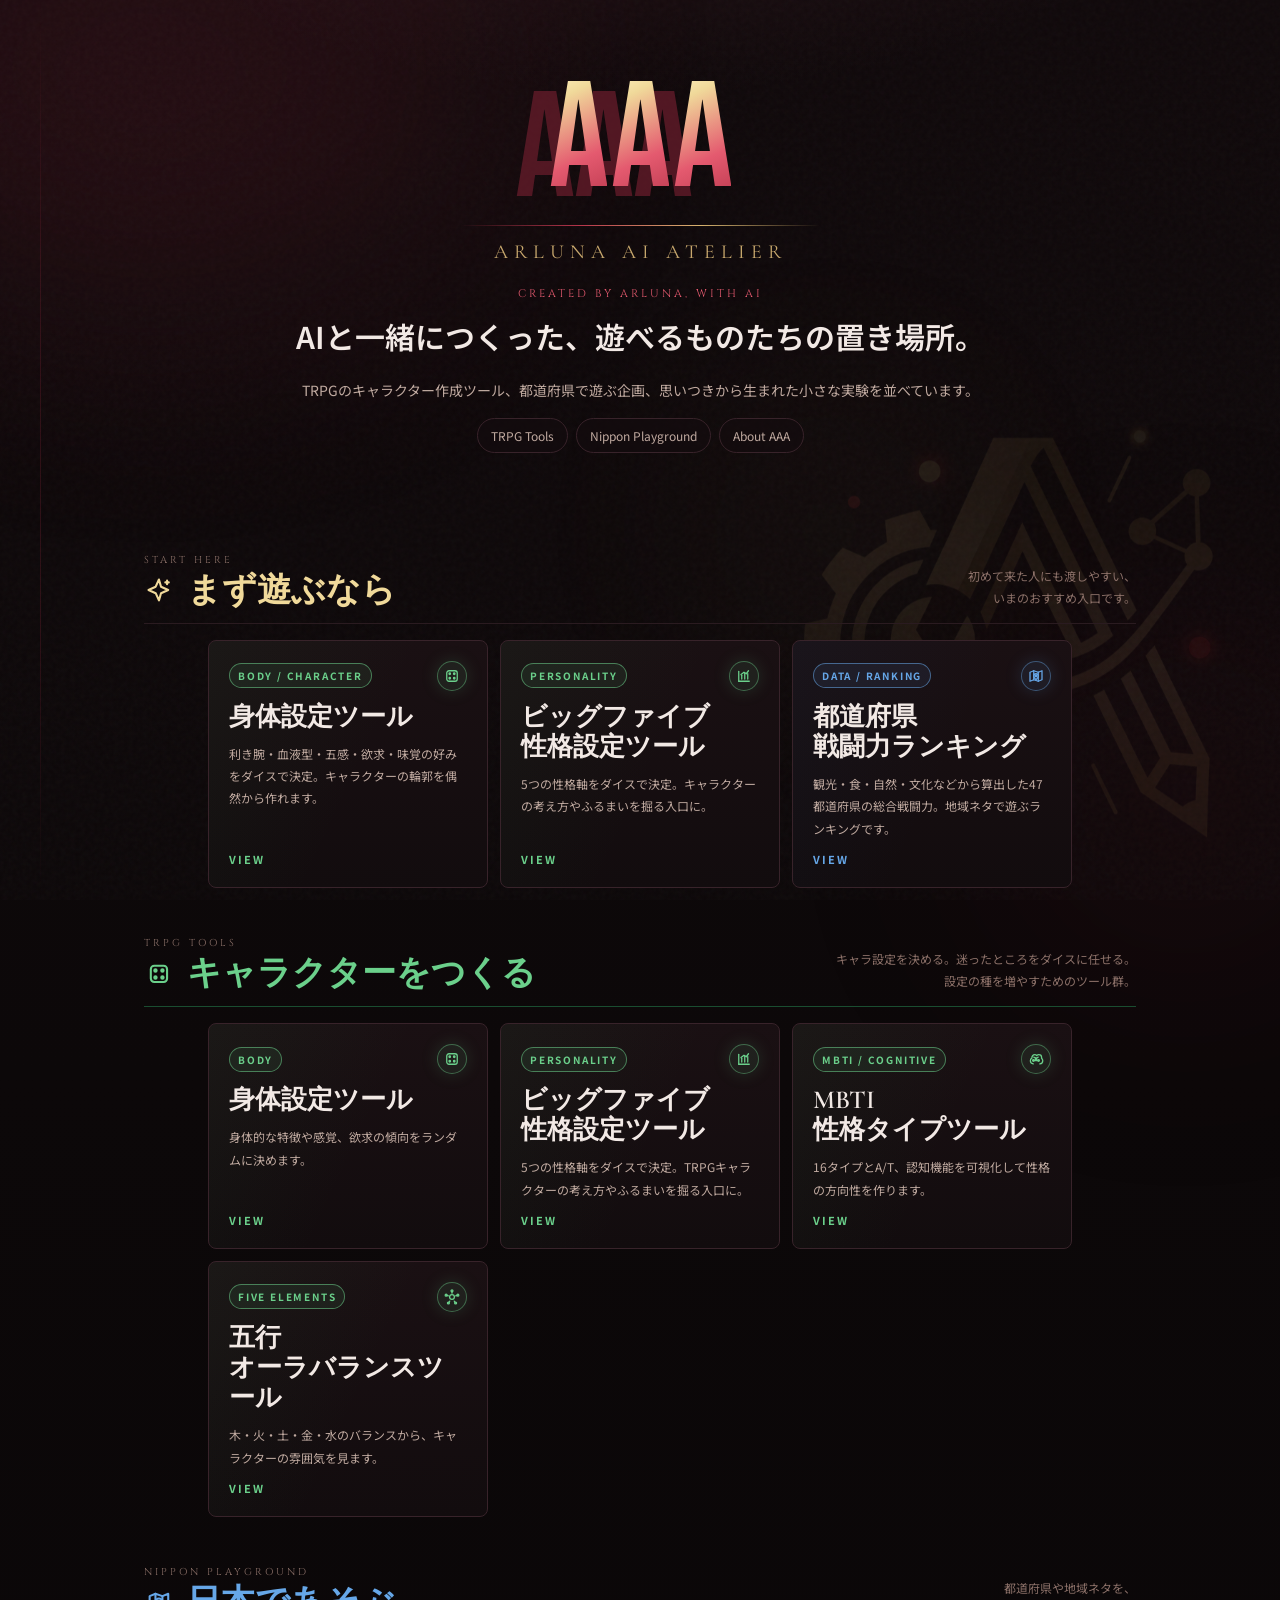
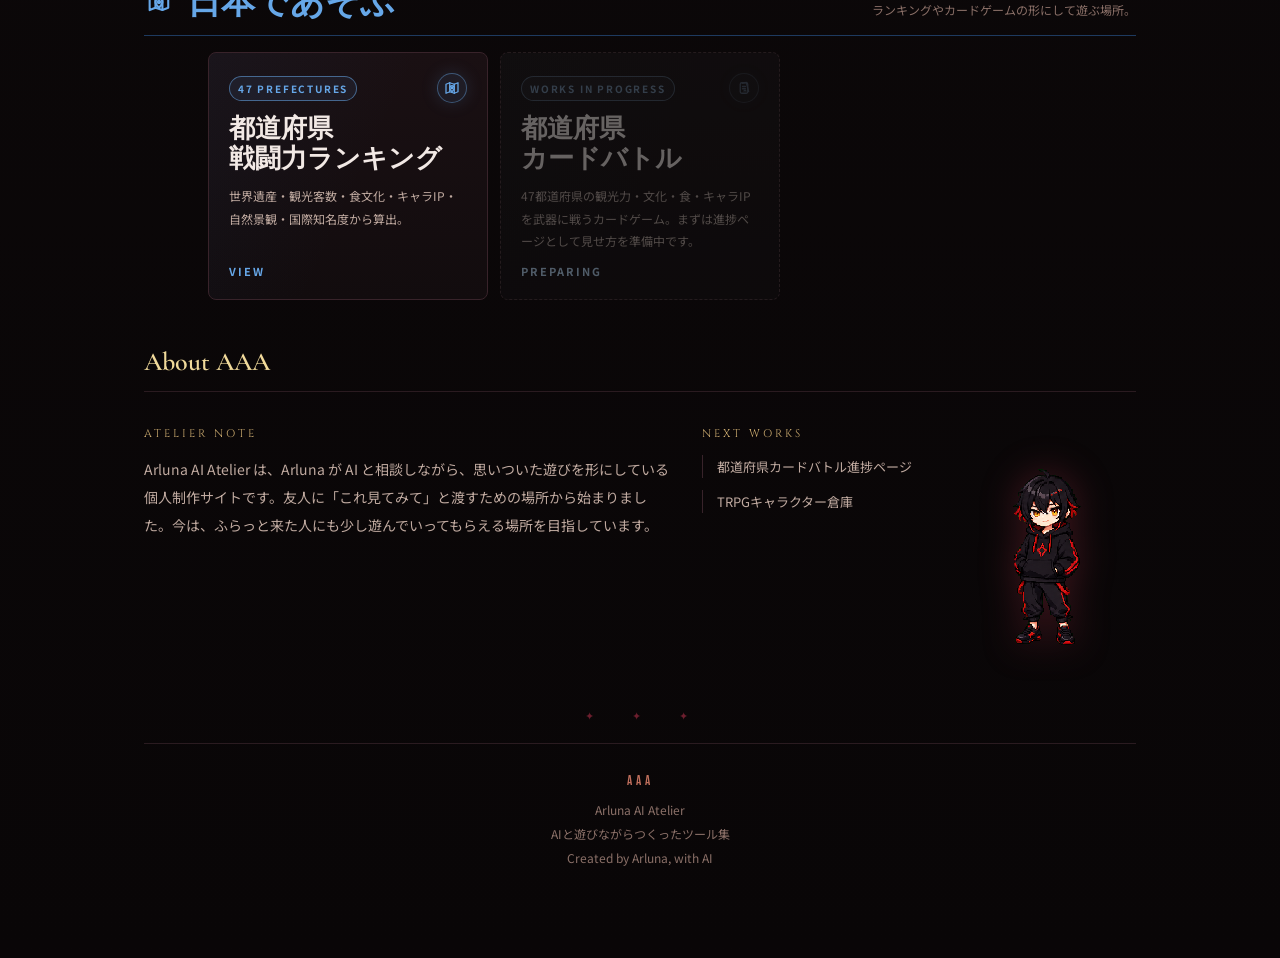
==== commit 4464ce54: "Add files via upload" ====
--- a/index.html
+++ b/index.html
@@ -222,9 +222,23 @@
   font-weight:600;
 }
 .section-title .title-icon{
-  font-family:'Noto Sans JP',sans-serif;
-  font-size:.78em;
+  display:inline-grid;
+  place-items:center;
+  width:.9em;
+  height:.9em;
+  margin-right:.08em;
+  color:currentColor;
   line-height:1;
+  vertical-align:.02em;
+}
+.section-title .title-icon svg{
+  width:.82em;
+  height:.82em;
+  fill:none;
+  stroke:currentColor;
+  stroke-width:1.8;
+  stroke-linecap:round;
+  stroke-linejoin:round;
 }
 .section-note{
   max-width:360px;
@@ -290,7 +304,33 @@
   color:var(--accent,var(--gold));
   background:color-mix(in srgb, var(--accent,var(--gold)) 8%, transparent);
 }
-.card-icon{font-size:22px;line-height:1}
+.icon-sprite{
+  position:absolute;
+  width:0;
+  height:0;
+  overflow:hidden;
+}
+.card-icon{
+  display:grid;
+  place-items:center;
+  width:30px;
+  height:30px;
+  flex:0 0 auto;
+  border:1px solid color-mix(in srgb, var(--accent,var(--gold)) 42%, transparent);
+  border-radius:50%;
+  background:color-mix(in srgb, var(--accent,var(--gold)) 9%, transparent);
+  color:var(--accent,var(--gold));
+  box-shadow:0 0 18px color-mix(in srgb, var(--accent,var(--gold)) 16%, transparent);
+}
+.card-icon svg{
+  width:18px;
+  height:18px;
+  fill:none;
+  stroke:currentColor;
+  stroke-width:1.7;
+  stroke-linecap:round;
+  stroke-linejoin:round;
+}
 .card h3{
   font-family:'Cormorant Garamond',serif;
   color:var(--text);
@@ -499,6 +539,64 @@
 <div class="blob blob3"></div>
 <div class="v-line"></div>
 <main class="page">
+  <svg class="icon-sprite" aria-hidden="true" focusable="false">
+    <symbol id="icon-dice" viewBox="0 0 24 24">
+      <rect x="5" y="5" width="14" height="14" rx="3"></rect>
+      <circle cx="9" cy="9" r="1"></circle>
+      <circle cx="15" cy="15" r="1"></circle>
+      <circle cx="15" cy="9" r="1"></circle>
+      <circle cx="9" cy="15" r="1"></circle>
+    </symbol>
+    <symbol id="icon-bars" viewBox="0 0 24 24">
+      <path d="M5 19V6"></path>
+      <path d="M5 19h14"></path>
+      <path d="M9 16v-5"></path>
+      <path d="M13 16V8"></path>
+      <path d="M17 16v-7"></path>
+      <path d="M8 10l4-3 3 2 3-4"></path>
+    </symbol>
+    <symbol id="icon-map" viewBox="0 0 24 24">
+      <path d="M4 7l5-2 6 2 5-2v12l-5 2-6-2-5 2z"></path>
+      <path d="M9 5v12"></path>
+      <path d="M15 7v12"></path>
+      <path d="M12 9c1.6 0 3 1.3 3 3 0 2.2-3 5-3 5s-3-2.8-3-5c0-1.7 1.4-3 3-3z"></path>
+      <circle cx="12" cy="12" r="1"></circle>
+    </symbol>
+    <symbol id="icon-brain" viewBox="0 0 24 24">
+      <path d="M8.3 18.5c-2.2-.3-3.8-2-3.8-4.1 0-1.5.8-2.8 2-3.5-.2-2.5 1.5-4.6 3.9-4.6 1 0 1.9.4 2.6 1.1.7-.7 1.6-1.1 2.7-1.1 2.1 0 3.8 1.7 3.8 3.8 0 .3 0 .5-.1.8 1 .8 1.6 2 1.6 3.4 0 2.2-1.7 4-3.9 4.2"></path>
+      <path d="M9 9.5c1.6.2 2.7 1.1 3.2 2.4"></path>
+      <path d="M15 9.5c-1.4.3-2.3 1.2-2.8 2.4"></path>
+      <path d="M8.5 14h7"></path>
+      <circle cx="8.5" cy="14" r="1"></circle>
+      <circle cx="15.5" cy="14" r="1"></circle>
+      <circle cx="12" cy="12" r="1"></circle>
+    </symbol>
+    <symbol id="icon-elements" viewBox="0 0 24 24">
+      <circle cx="12" cy="12" r="3.2"></circle>
+      <path d="M12 3.8v3.1"></path>
+      <path d="M19.8 9.5l-2.9.9"></path>
+      <path d="M16.8 20l-1.8-2.5"></path>
+      <path d="M7.2 20L9 17.5"></path>
+      <path d="M4.2 9.5l2.9.9"></path>
+      <circle cx="12" cy="3.8" r="1.3"></circle>
+      <circle cx="19.8" cy="9.5" r="1.3"></circle>
+      <circle cx="16.8" cy="20" r="1.3"></circle>
+      <circle cx="7.2" cy="20" r="1.3"></circle>
+      <circle cx="4.2" cy="9.5" r="1.3"></circle>
+    </symbol>
+    <symbol id="icon-cards" viewBox="0 0 24 24">
+      <rect x="7" y="5" width="10" height="14" rx="2"></rect>
+      <path d="M10 5.8l5-1.3 3.2 12.2"></path>
+      <path d="M10 10h4"></path>
+      <path d="M10 13h4"></path>
+      <path d="M12 16l1.3-1.2L14.6 16"></path>
+    </symbol>
+    <symbol id="icon-spark" viewBox="0 0 24 24">
+      <path d="M12 3l1.8 6.2L20 12l-6.2 2.8L12 21l-2.8-6.2L3 12l6.2-2.8z"></path>
+      <path d="M19 4v3"></path>
+      <path d="M20.5 5.5h-3"></path>
+    </symbol>
+  </svg>
   <header class="site-header">
     <div class="brand-mark">
       <div class="aaa" aria-label="AAA"><span>A</span><span>A</span><span>A</span></div>
@@ -521,25 +619,25 @@
     <div class="section-head">
       <div>
         <div class="section-label">Start Here</div>
-        <h2 class="section-title"><span class="title-icon">✦</span>まず遊ぶなら</h2>
+        <h2 class="section-title"><span class="title-icon" aria-hidden="true"><svg><use href="#icon-spark"></use></svg></span>まず遊ぶなら</h2>
       </div>
       <p class="section-note"><span>初めて来た人にも渡しやすい、</span><span>いまのおすすめ入口です。</span></p>
     </div>
     <div class="cards">
       <a class="card green" href="body-profile-tool.html">
-        <div class="card-meta"><span>Body / Character</span><span class="card-icon">🎲</span></div>
+        <div class="card-meta"><span>Body / Character</span><span class="card-icon" aria-hidden="true"><svg><use href="#icon-dice"></use></svg></span></div>
         <h3>身体設定ツール</h3>
         <p>利き腕・血液型・五感・欲求・味覚の好みをダイスで決定。キャラクターの輪郭を偶然から作れます。</p>
         <div class="card-action">VIEW</div>
       </a>
       <a class="card green" href="big-five-tool.html">
-        <div class="card-meta"><span>Personality</span><span class="card-icon">📊</span></div>
+        <div class="card-meta"><span>Personality</span><span class="card-icon" aria-hidden="true"><svg><use href="#icon-bars"></use></svg></span></div>
         <h3>ビッグファイブ<br>性格設定ツール</h3>
         <p>5つの性格軸をダイスで決定。キャラクターの考え方やふるまいを掘る入口に。</p>
         <div class="card-action">VIEW</div>
       </a>
       <a class="card blue" href="prefecture-power-ranking.html">
-        <div class="card-meta"><span>Data / Ranking</span><span class="card-icon">🗾</span></div>
+        <div class="card-meta"><span>Data / Ranking</span><span class="card-icon" aria-hidden="true"><svg><use href="#icon-map"></use></svg></span></div>
         <h3>都道府県<br>戦闘力ランキング</h3>
         <p>観光・食・自然・文化などから算出した47都道府県の総合戦闘力。地域ネタで遊ぶランキングです。</p>
         <div class="card-action">VIEW</div>
@@ -551,31 +649,31 @@
     <div class="section-head">
       <div>
         <div class="section-label">TRPG Tools</div>
-        <h2 class="section-title"><span class="title-icon">🎲</span>キャラクターをつくる</h2>
+        <h2 class="section-title"><span class="title-icon" aria-hidden="true"><svg><use href="#icon-dice"></use></svg></span>キャラクターをつくる</h2>
       </div>
       <p class="section-note"><span>キャラ設定を決める。迷ったところをダイスに任せる。</span><span>設定の種を増やすためのツール群。</span></p>
     </div>
     <div class="cards">
       <a class="card green" href="body-profile-tool.html">
-        <div class="card-meta"><span>Body</span><span class="card-icon">🎲</span></div>
+        <div class="card-meta"><span>Body</span><span class="card-icon" aria-hidden="true"><svg><use href="#icon-dice"></use></svg></span></div>
         <h3>身体設定ツール</h3>
         <p>身体的な特徴や感覚、欲求の傾向をランダムに決めます。</p>
         <div class="card-action">VIEW</div>
       </a>
       <a class="card green" href="big-five-tool.html">
-        <div class="card-meta"><span>Personality</span><span class="card-icon">📊</span></div>
+        <div class="card-meta"><span>Personality</span><span class="card-icon" aria-hidden="true"><svg><use href="#icon-bars"></use></svg></span></div>
         <h3>ビッグファイブ<br>性格設定ツール</h3>
         <p>5つの性格軸をダイスで決定。TRPGキャラクターの考え方やふるまいを掘る入口に。</p>
         <div class="card-action">VIEW</div>
       </a>
       <a class="card green" href="mbti-tool.html">
-        <div class="card-meta"><span>MBTI / Cognitive</span><span class="card-icon">🧠</span></div>
+        <div class="card-meta"><span>MBTI / Cognitive</span><span class="card-icon" aria-hidden="true"><svg><use href="#icon-brain"></use></svg></span></div>
         <h3>MBTI<br>性格タイプツール</h3>
         <p>16タイプとA/T、認知機能を可視化して性格の方向性を作ります。</p>
         <div class="card-action">VIEW</div>
       </a>
       <a class="card green" href="five-elements-tool.html">
-        <div class="card-meta"><span>Five Elements</span><span class="card-icon">☯️</span></div>
+        <div class="card-meta"><span>Five Elements</span><span class="card-icon" aria-hidden="true"><svg><use href="#icon-elements"></use></svg></span></div>
         <h3>五行<br>オーラバランスツール</h3>
         <p>木・火・土・金・水のバランスから、キャラクターの雰囲気を見ます。</p>
         <div class="card-action">VIEW</div>
@@ -587,19 +685,19 @@
     <div class="section-head">
       <div>
         <div class="section-label">Nippon Playground</div>
-        <h2 class="section-title"><span class="title-icon">🗾</span>日本であそぶ</h2>
+        <h2 class="section-title"><span class="title-icon" aria-hidden="true"><svg><use href="#icon-map"></use></svg></span>日本であそぶ</h2>
       </div>
       <p class="section-note"><span>都道府県や地域ネタを、</span><span>ランキングやカードゲームの形にして遊ぶ場所。</span></p>
     </div>
     <div class="cards">
       <a class="card blue" href="prefecture-power-ranking.html">
-        <div class="card-meta"><span>47 Prefectures</span><span class="card-icon">🗾</span></div>
+        <div class="card-meta"><span>47 Prefectures</span><span class="card-icon" aria-hidden="true"><svg><use href="#icon-map"></use></svg></span></div>
         <h3>都道府県<br>戦闘力ランキング</h3>
         <p>世界遺産・観光客数・食文化・キャラIP・自然景観・国際知名度から算出。</p>
         <div class="card-action">VIEW</div>
       </a>
       <article class="card blue soon idea-card">
-        <div class="card-meta"><span>Works in Progress</span><span class="card-icon">🃏</span></div>
+        <div class="card-meta"><span>Works in Progress</span><span class="card-icon" aria-hidden="true"><svg><use href="#icon-cards"></use></svg></span></div>
         <h3>都道府県<br>カードバトル</h3>
         <p>47都道府県の観光力・文化・食・キャラIPを武器に戦うカードゲーム。まずは進捗ページとして見せ方を準備中です。</p>
         <div class="card-action">PREPARING</div>
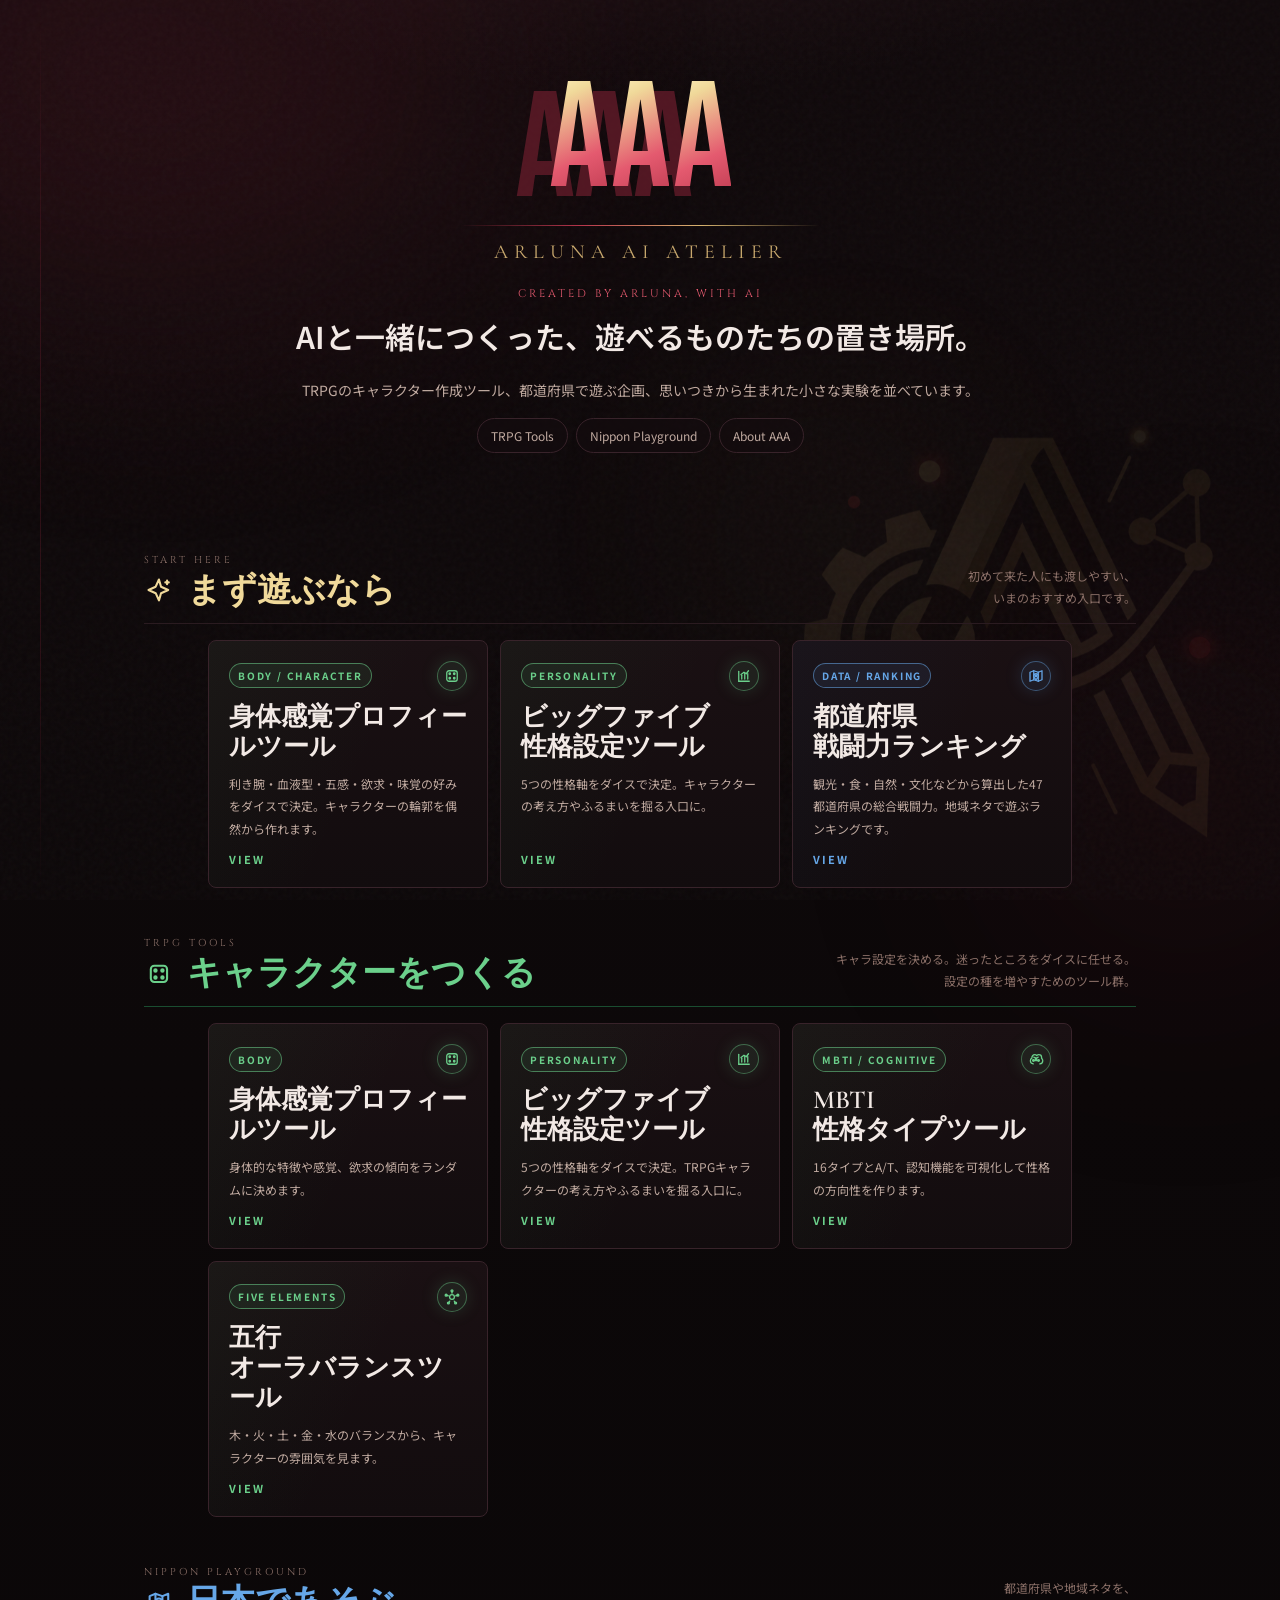
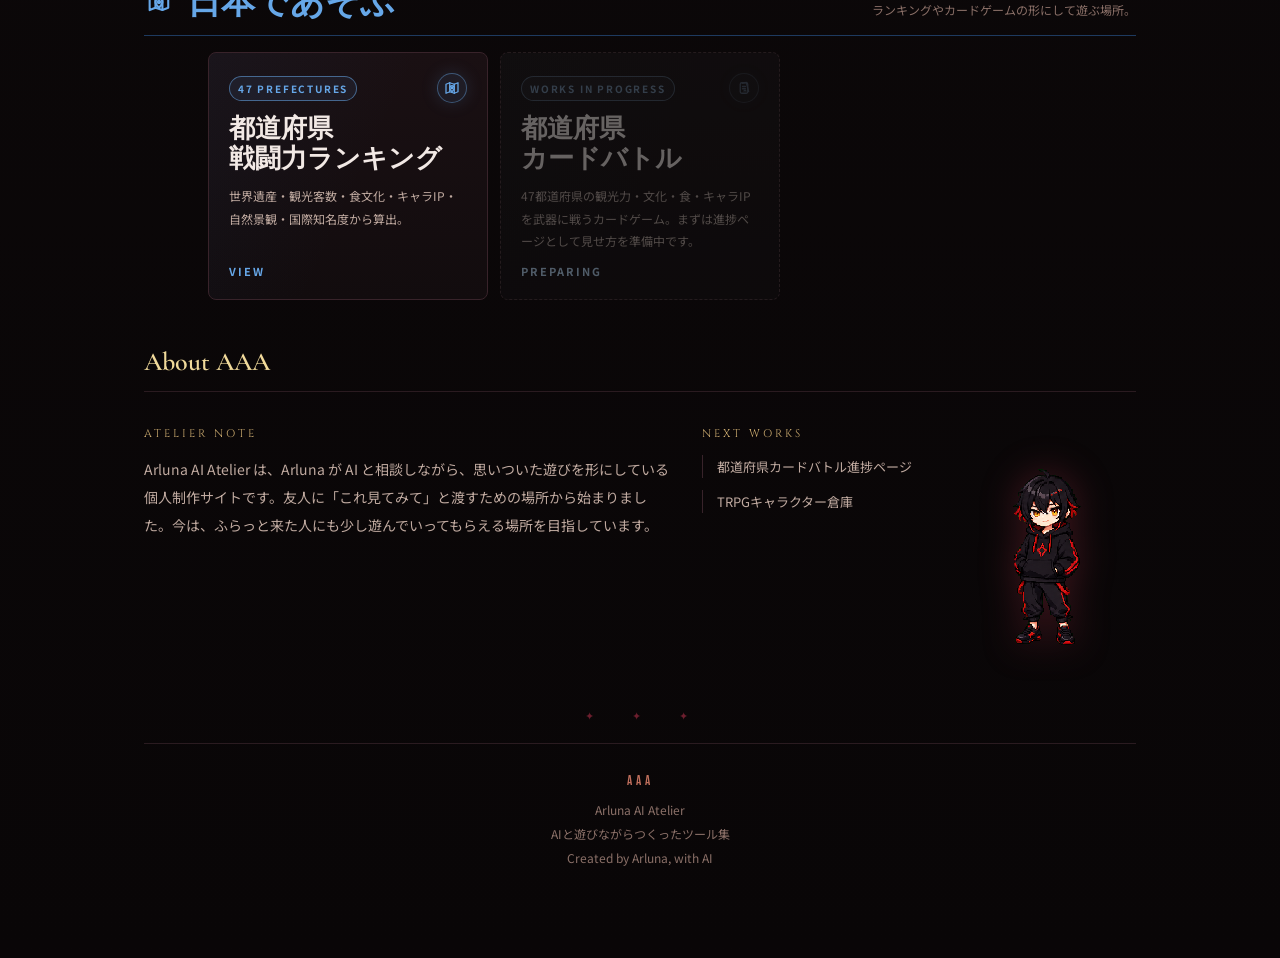
==== commit b85bb940: "Add files via upload" ====
--- a/index.html
+++ b/index.html
@@ -626,7 +626,7 @@
     <div class="cards">
       <a class="card green" href="body-profile-tool.html">
         <div class="card-meta"><span>Body / Character</span><span class="card-icon" aria-hidden="true"><svg><use href="#icon-dice"></use></svg></span></div>
-        <h3>身体設定ツール</h3>
+        <h3>身体感覚プロフィールツール</h3>
         <p>利き腕・血液型・五感・欲求・味覚の好みをダイスで決定。キャラクターの輪郭を偶然から作れます。</p>
         <div class="card-action">VIEW</div>
       </a>
@@ -656,7 +656,7 @@
     <div class="cards">
       <a class="card green" href="body-profile-tool.html">
         <div class="card-meta"><span>Body</span><span class="card-icon" aria-hidden="true"><svg><use href="#icon-dice"></use></svg></span></div>
-        <h3>身体設定ツール</h3>
+        <h3>身体感覚プロフィールツール</h3>
         <p>身体的な特徴や感覚、欲求の傾向をランダムに決めます。</p>
         <div class="card-action">VIEW</div>
       </a>
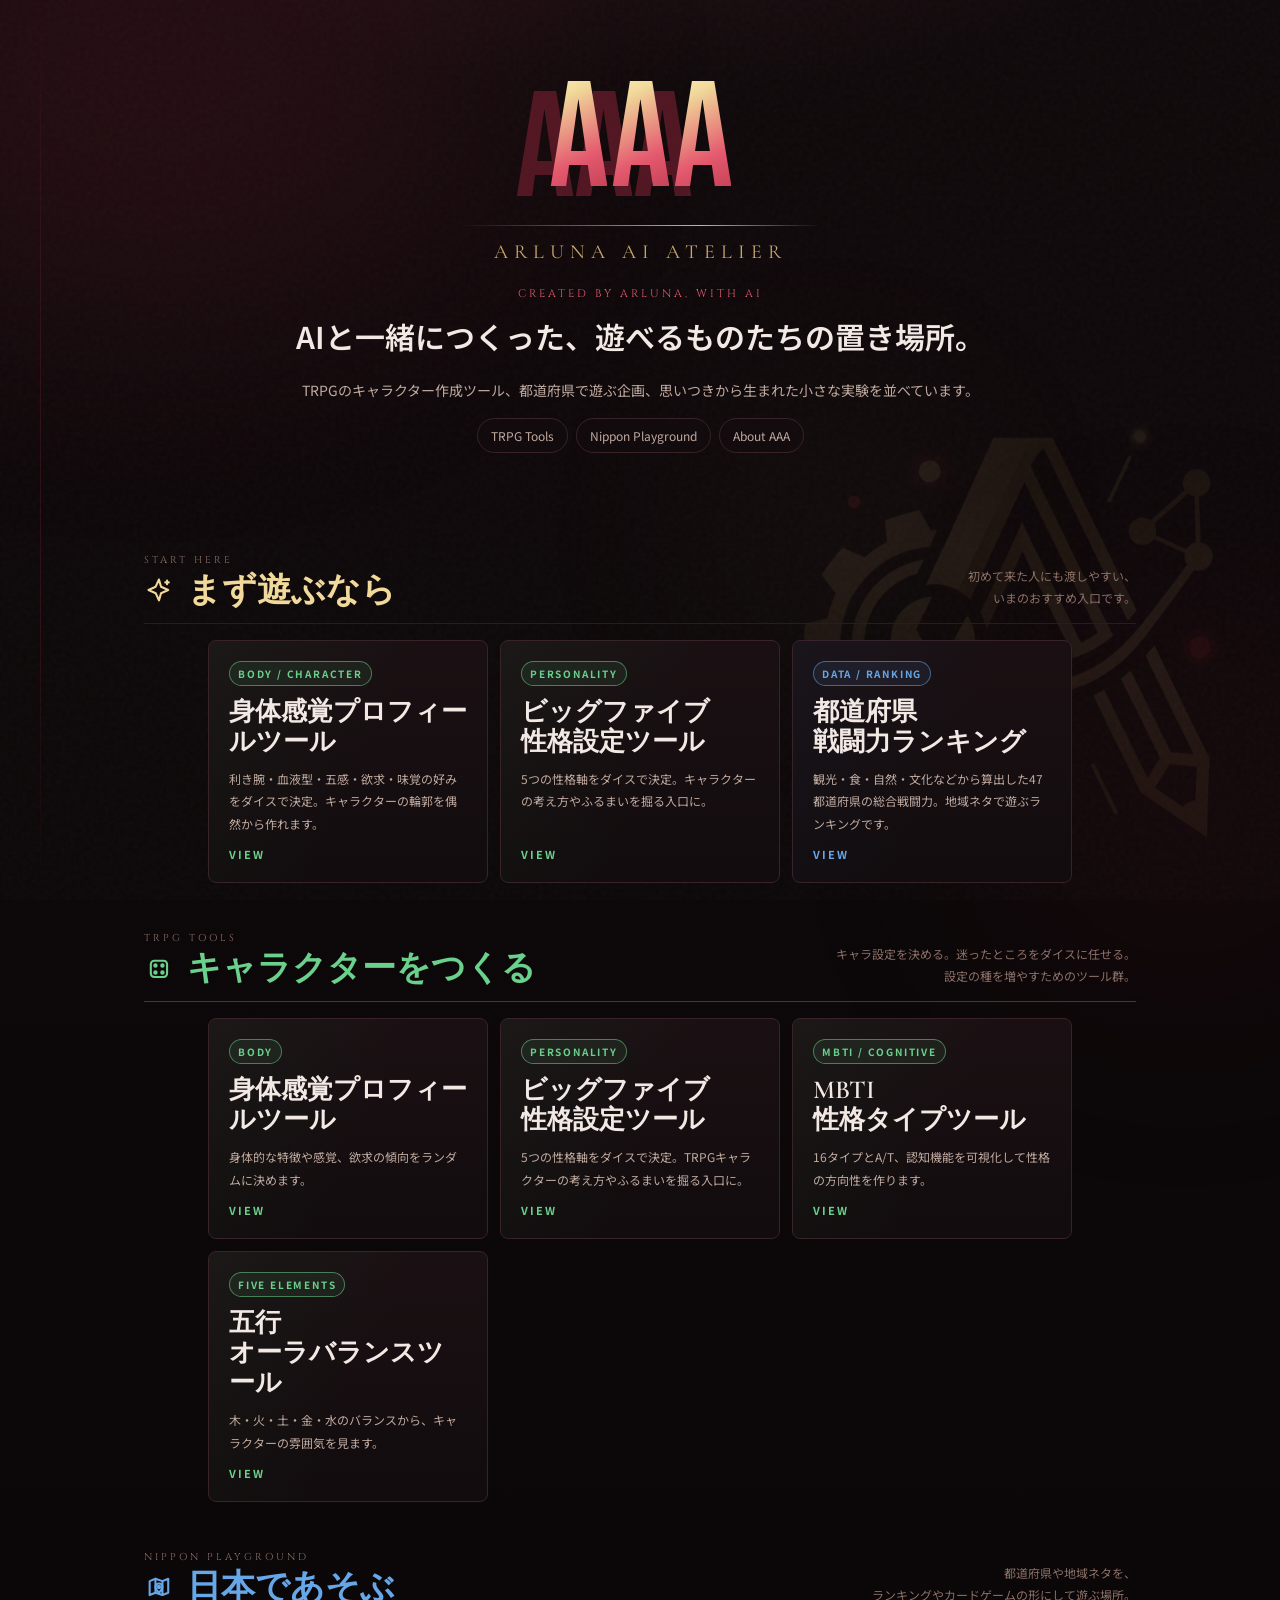
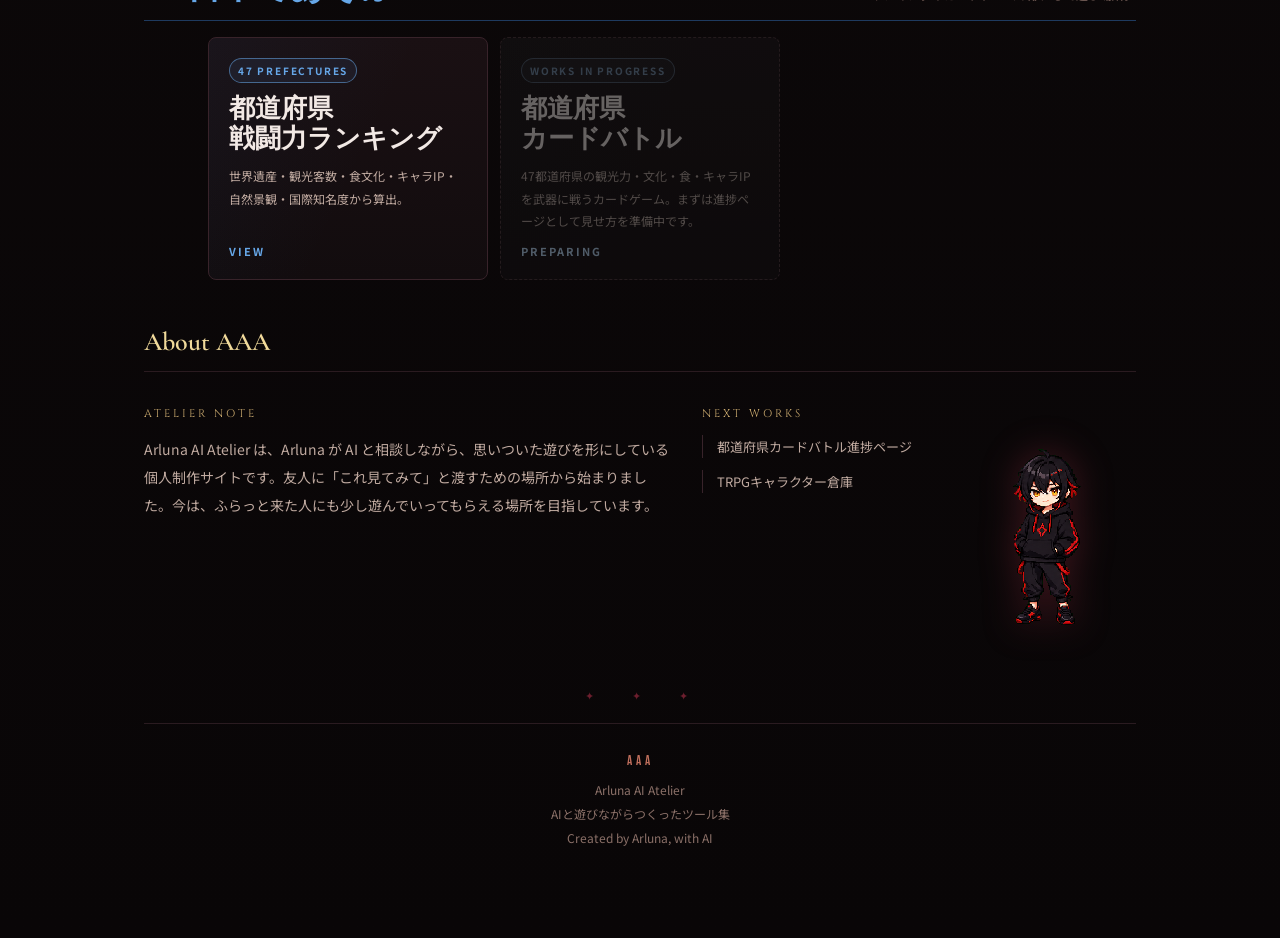
==== commit 27a8b4ef: "Add files via upload" ====
--- a/index.html
+++ b/index.html
@@ -256,6 +256,7 @@
 }
 .card{
   position:relative;
+  isolation:isolate;
   display:flex;
   min-height:178px;
   flex-direction:column;
@@ -273,20 +274,43 @@
   content:'';
   position:absolute;
   inset:0;
+  z-index:0;
   background:linear-gradient(115deg, var(--accent-bg, transparent), transparent 54%);
   opacity:.55;
   pointer-events:none;
+}
+.card::after{
+  content:'';
+  position:absolute;
+  right:-56px;
+  bottom:-72px;
+  z-index:0;
+  width:228px;
+  height:228px;
+  background-image:var(--card-logo, none);
+  background-position:center;
+  background-repeat:no-repeat;
+  background-size:contain;
+  opacity:.18;
+  mix-blend-mode:screen;
+  filter:saturate(.92) contrast(1.08);
+  pointer-events:none;
+  transition:opacity .22s ease,transform .22s ease;
 }
 .card:hover{
   transform:translateY(-4px);
   border-color:var(--accent,var(--gold));
   background:linear-gradient(180deg, #211519 0%, #130c0f 100%);
 }
+.card:hover::after{
+  opacity:.25;
+  transform:translate(-4px,-4px) scale(1.04);
+}
 .card > *{position:relative;z-index:1}
 .card-meta{
   display:flex;
   align-items:center;
-  justify-content:space-between;
+  justify-content:flex-start;
   gap:10px;
   color:var(--accent,var(--gold));
   font-size:10px;
@@ -310,27 +334,11 @@
   height:0;
   overflow:hidden;
 }
-.card-icon{
-  display:grid;
-  place-items:center;
-  width:30px;
-  height:30px;
-  flex:0 0 auto;
-  border:1px solid color-mix(in srgb, var(--accent,var(--gold)) 42%, transparent);
-  border-radius:50%;
-  background:color-mix(in srgb, var(--accent,var(--gold)) 9%, transparent);
-  color:var(--accent,var(--gold));
-  box-shadow:0 0 18px color-mix(in srgb, var(--accent,var(--gold)) 16%, transparent);
-}
-.card-icon svg{
-  width:18px;
-  height:18px;
-  fill:none;
-  stroke:currentColor;
-  stroke-width:1.7;
-  stroke-linecap:round;
-  stroke-linejoin:round;
-}
+.logo-body{--card-logo:url('assets/card-logos/body-profile.png')}
+.logo-big-five{--card-logo:url('assets/card-logos/big-five.png')}
+.logo-mbti{--card-logo:url('assets/card-logos/mbti.png')}
+.logo-five-elements{--card-logo:url('assets/card-logos/five-elements.png')}
+.logo-prefecture{--card-logo:url('assets/card-logos/prefecture-power-ranking.png')}
 .card h3{
   font-family:'Cormorant Garamond',serif;
   color:var(--text);
@@ -386,8 +394,7 @@
 }
 .soon .card-meta,
 .soon h3,
-.soon p,
-.soon .card-icon{
+.soon p{
   opacity:.58;
 }
 .soon .card-action{
@@ -624,20 +631,20 @@
       <p class="section-note"><span>初めて来た人にも渡しやすい、</span><span>いまのおすすめ入口です。</span></p>
     </div>
     <div class="cards">
-      <a class="card green" href="body-profile-tool.html">
-        <div class="card-meta"><span>Body / Character</span><span class="card-icon" aria-hidden="true"><svg><use href="#icon-dice"></use></svg></span></div>
+      <a class="card green logo-body" href="body-profile-tool.html">
+        <div class="card-meta"><span>Body / Character</span></div>
         <h3>身体感覚プロフィールツール</h3>
         <p>利き腕・血液型・五感・欲求・味覚の好みをダイスで決定。キャラクターの輪郭を偶然から作れます。</p>
         <div class="card-action">VIEW</div>
       </a>
-      <a class="card green" href="big-five-tool.html">
-        <div class="card-meta"><span>Personality</span><span class="card-icon" aria-hidden="true"><svg><use href="#icon-bars"></use></svg></span></div>
+      <a class="card green logo-big-five" href="big-five-tool.html">
+        <div class="card-meta"><span>Personality</span></div>
         <h3>ビッグファイブ<br>性格設定ツール</h3>
         <p>5つの性格軸をダイスで決定。キャラクターの考え方やふるまいを掘る入口に。</p>
         <div class="card-action">VIEW</div>
       </a>
-      <a class="card blue" href="prefecture-power-ranking.html">
-        <div class="card-meta"><span>Data / Ranking</span><span class="card-icon" aria-hidden="true"><svg><use href="#icon-map"></use></svg></span></div>
+      <a class="card blue logo-prefecture" href="prefecture-power-ranking.html">
+        <div class="card-meta"><span>Data / Ranking</span></div>
         <h3>都道府県<br>戦闘力ランキング</h3>
         <p>観光・食・自然・文化などから算出した47都道府県の総合戦闘力。地域ネタで遊ぶランキングです。</p>
         <div class="card-action">VIEW</div>
@@ -654,26 +661,26 @@
       <p class="section-note"><span>キャラ設定を決める。迷ったところをダイスに任せる。</span><span>設定の種を増やすためのツール群。</span></p>
     </div>
     <div class="cards">
-      <a class="card green" href="body-profile-tool.html">
-        <div class="card-meta"><span>Body</span><span class="card-icon" aria-hidden="true"><svg><use href="#icon-dice"></use></svg></span></div>
+      <a class="card green logo-body" href="body-profile-tool.html">
+        <div class="card-meta"><span>Body</span></div>
         <h3>身体感覚プロフィールツール</h3>
         <p>身体的な特徴や感覚、欲求の傾向をランダムに決めます。</p>
         <div class="card-action">VIEW</div>
       </a>
-      <a class="card green" href="big-five-tool.html">
-        <div class="card-meta"><span>Personality</span><span class="card-icon" aria-hidden="true"><svg><use href="#icon-bars"></use></svg></span></div>
+      <a class="card green logo-big-five" href="big-five-tool.html">
+        <div class="card-meta"><span>Personality</span></div>
         <h3>ビッグファイブ<br>性格設定ツール</h3>
         <p>5つの性格軸をダイスで決定。TRPGキャラクターの考え方やふるまいを掘る入口に。</p>
         <div class="card-action">VIEW</div>
       </a>
-      <a class="card green" href="mbti-tool.html">
-        <div class="card-meta"><span>MBTI / Cognitive</span><span class="card-icon" aria-hidden="true"><svg><use href="#icon-brain"></use></svg></span></div>
+      <a class="card green logo-mbti" href="mbti-tool.html">
+        <div class="card-meta"><span>MBTI / Cognitive</span></div>
         <h3>MBTI<br>性格タイプツール</h3>
         <p>16タイプとA/T、認知機能を可視化して性格の方向性を作ります。</p>
         <div class="card-action">VIEW</div>
       </a>
-      <a class="card green" href="five-elements-tool.html">
-        <div class="card-meta"><span>Five Elements</span><span class="card-icon" aria-hidden="true"><svg><use href="#icon-elements"></use></svg></span></div>
+      <a class="card green logo-five-elements" href="five-elements-tool.html">
+        <div class="card-meta"><span>Five Elements</span></div>
         <h3>五行<br>オーラバランスツール</h3>
         <p>木・火・土・金・水のバランスから、キャラクターの雰囲気を見ます。</p>
         <div class="card-action">VIEW</div>
@@ -690,14 +697,14 @@
       <p class="section-note"><span>都道府県や地域ネタを、</span><span>ランキングやカードゲームの形にして遊ぶ場所。</span></p>
     </div>
     <div class="cards">
-      <a class="card blue" href="prefecture-power-ranking.html">
-        <div class="card-meta"><span>47 Prefectures</span><span class="card-icon" aria-hidden="true"><svg><use href="#icon-map"></use></svg></span></div>
+      <a class="card blue logo-prefecture" href="prefecture-power-ranking.html">
+        <div class="card-meta"><span>47 Prefectures</span></div>
         <h3>都道府県<br>戦闘力ランキング</h3>
         <p>世界遺産・観光客数・食文化・キャラIP・自然景観・国際知名度から算出。</p>
         <div class="card-action">VIEW</div>
       </a>
       <article class="card blue soon idea-card">
-        <div class="card-meta"><span>Works in Progress</span><span class="card-icon" aria-hidden="true"><svg><use href="#icon-cards"></use></svg></span></div>
+        <div class="card-meta"><span>Works in Progress</span></div>
         <h3>都道府県<br>カードバトル</h3>
         <p>47都道府県の観光力・文化・食・キャラIPを武器に戦うカードゲーム。まずは進捗ページとして見せ方を準備中です。</p>
         <div class="card-action">PREPARING</div>
